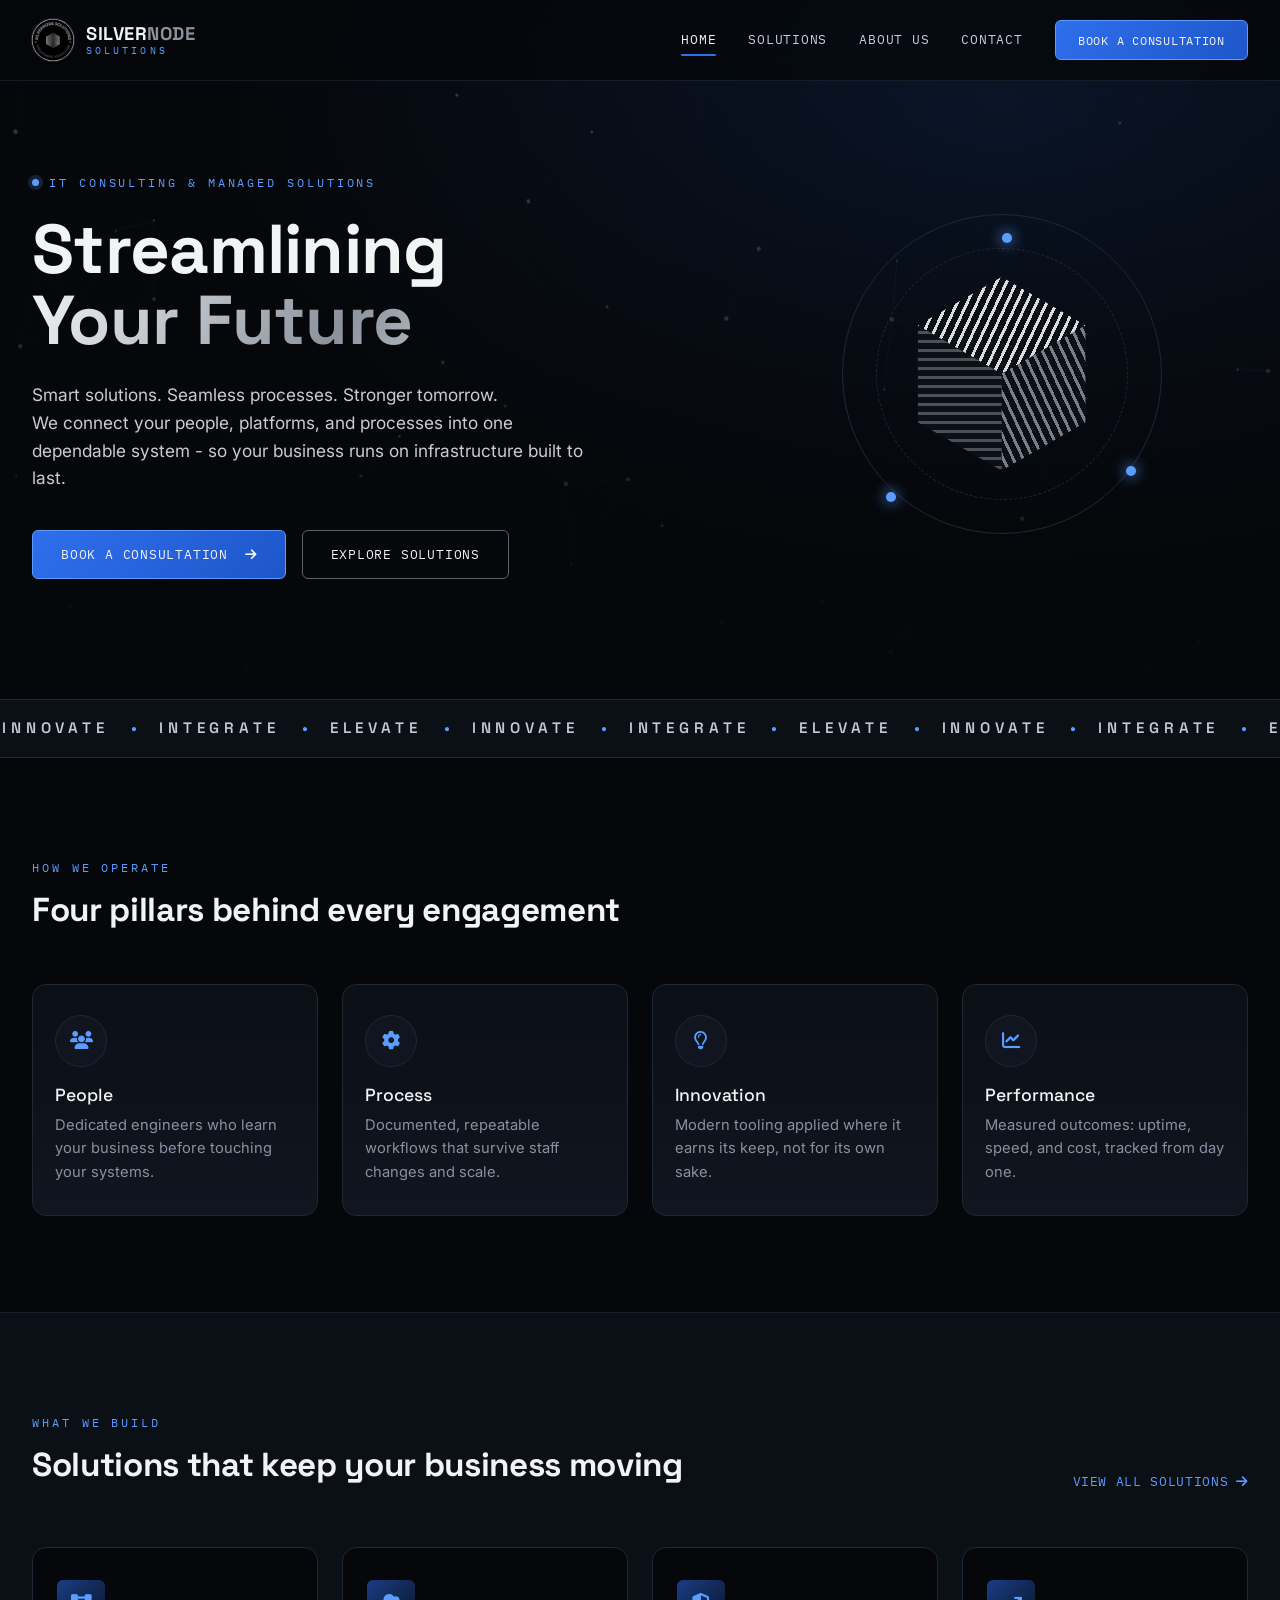
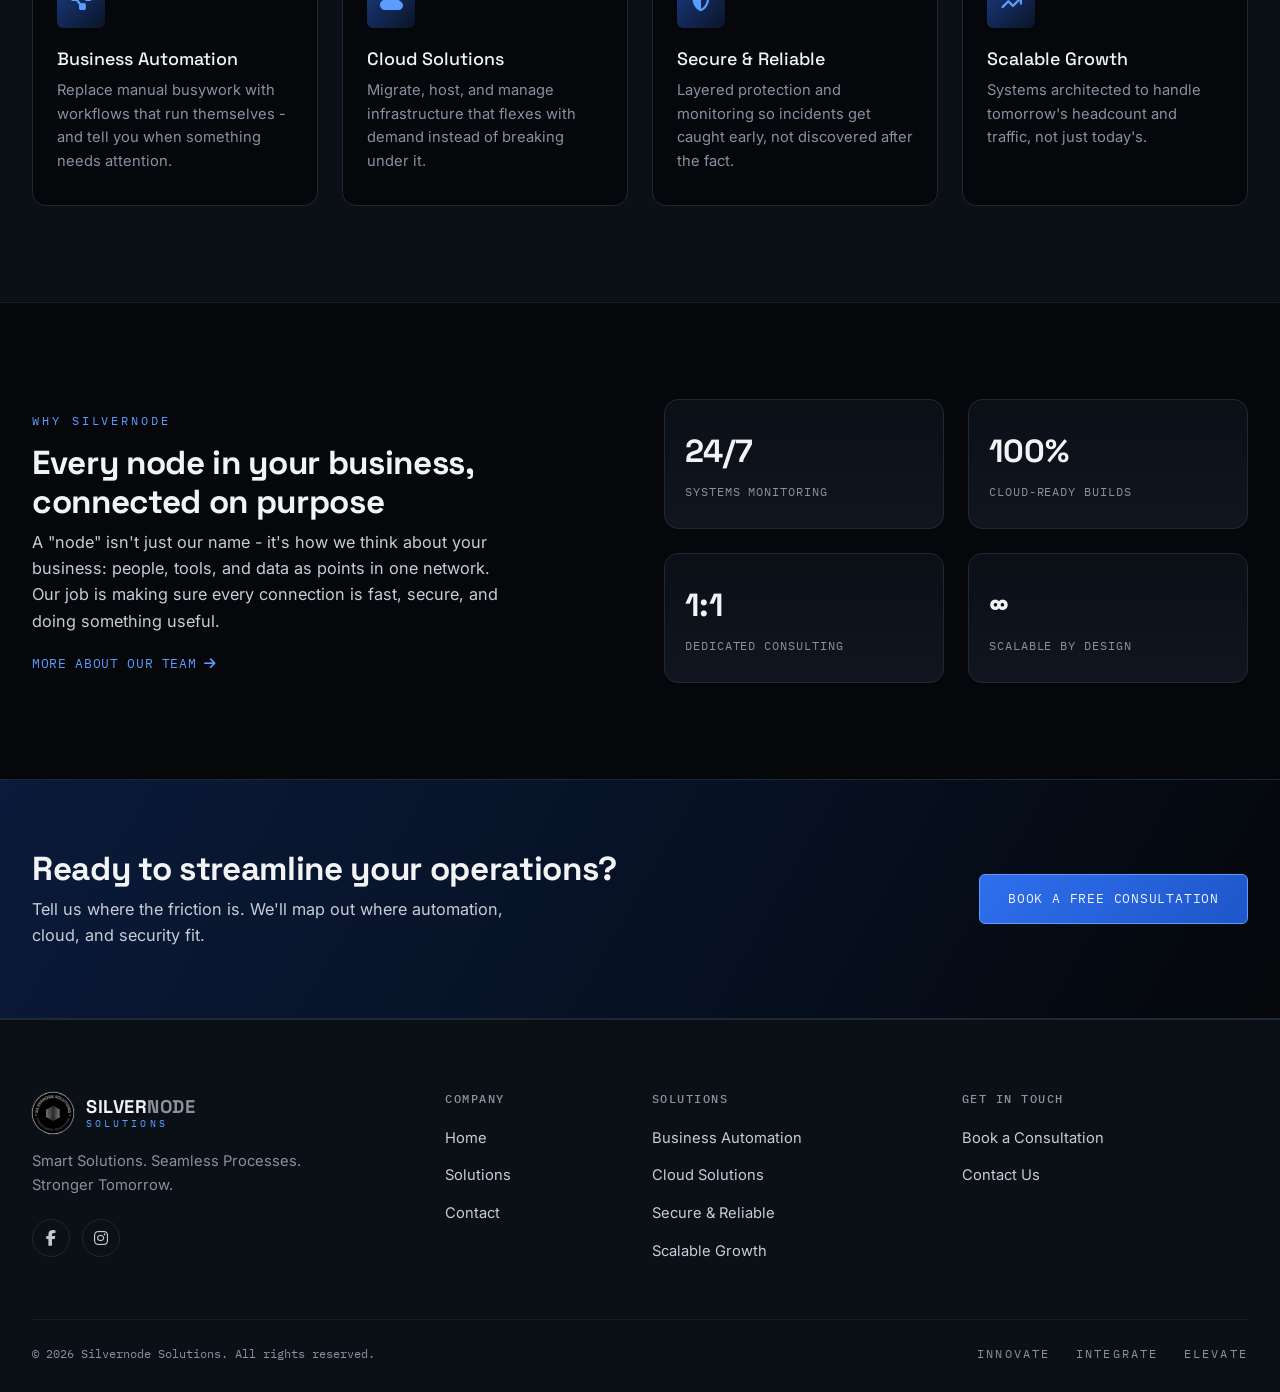
==== index.html @ dfbbbf10 "Fix icon link in index.html" ====
<!DOCTYPE html>
<html lang="en">
<head>
<meta charset="UTF-8" />
<meta name="viewport" content="width=device-width, initial-scale=1.0" />
<title>Silvernode Solutions - Streamlining Your Future</title>
<meta name="description" content="Silvernode Solutions delivers business automation, cloud infrastructure, and secure, scalable systems built for growth." />

<!-- Bootstrap 5 -->
<link href="https://cdnjs.cloudflare.com/ajax/libs/bootstrap/5.3.3/css/bootstrap.min.css" rel="stylesheet">
<!-- Icons -->
<link rel="stylesheet" href="https://cdnjs.cloudflare.com/ajax/libs/font-awesome/6.5.2/css/all.min.css">
<!-- Fonts -->
<link rel="preconnect" href="https://fonts.googleapis.com">
<link href="https://fonts.googleapis.com/css2?family=Space+Grotesk:wght@400;500;600;700&family=Inter:wght@400;500;600&family=IBM+Plex+Mono:wght@400;500&display=swap" rel="stylesheet">

<link rel="stylesheet" href="css/style.css">
<link rel="icon" type="image/jpeg" href="/assets/favicon.png">
</head>
<body>

<!-- ================= NAV ================= -->
<nav class="sn-nav navbar navbar-expand-lg fixed-top">
  <div class="container">
    <a class="navbar-brand sn-brand" href="index.html">
      <img src="assets/logo.jpg" alt="Silvernode Solutions" class="sn-brand-mark">
      <span class="sn-brand-text">
        <span class="sn-brand-silver">SILVER<span class="sn-brand-grey">NODE</span></span>
        <span class="sn-brand-sub">SOLUTIONS</span>
      </span>
    </a>
    <button class="navbar-toggler" type="button" data-bs-toggle="collapse" data-bs-target="#snNavbar" aria-label="Toggle navigation">
      <span class="sn-toggler-icon"><i class="fa-solid fa-bars"></i></span>
    </button>
    <div class="collapse navbar-collapse" id="snNavbar">
      <ul class="navbar-nav ms-auto align-items-lg-center">
        <li class="nav-item"><a class="nav-link active" href="index.html">Home</a></li>
        <li class="nav-item"><a class="nav-link" href="solutions.html">Solutions</a></li>

        <li class="nav-item"><a class="nav-link" href="about.html">About Us</a></li>
        <li class="nav-item"><a class="nav-link" href="contact.html">Contact</a></li>
        <li class="nav-item ms-lg-3">
          <a class="btn sn-btn-primary" href="consultation.html">Book a Consultation</a>
        </li>
      </ul>
    </div>
  </div>
</nav>

<!-- ================= HERO ================= -->
<header class="sn-hero">
  <canvas id="snNodeCanvas" class="sn-node-canvas" aria-hidden="true"></canvas>
  <div class="sn-hero-fade"></div>

  <div class="container position-relative">
    <div class="row align-items-center">
      <div class="col-lg-7">
        <p class="sn-eyebrow"><span class="sn-eyebrow-dot"></span>IT CONSULTING &amp; MANAGED SOLUTIONS</p>
        <h1 class="sn-h1">
          <span class="sn-h1-line1">Streamlining</span>
          <span class="sn-h1-line2">Your Future</span>
        </h1>
        <p class="sn-lede">Smart solutions. Seamless processes. Stronger tomorrow.<br class="d-none d-md-block">
        We connect your people, platforms, and processes into one dependable system - so your business runs on infrastructure built to last.</p>
        <div class="d-flex flex-wrap gap-3 sn-hero-ctas">
          <a href="consultation.html" class="btn sn-btn-primary sn-btn-lg">Book a Consultation <i class="fa-solid fa-arrow-right ms-2"></i></a>
          <a href="solutions.html" class="btn sn-btn-outline sn-btn-lg">Explore Solutions</a>
        </div>
      </div>
      <div class="col-lg-5 d-none d-lg-flex justify-content-center">
        <div class="sn-hero-node" aria-hidden="true">
          <div class="sn-hero-ring sn-hero-ring-1"></div>
          <div class="sn-hero-ring sn-hero-ring-2"></div>
          <div class="sn-hex-mark">
            <span class="sn-hex-slice sn-hex-slice-1"></span>
            <span class="sn-hex-slice sn-hex-slice-2"></span>
            <span class="sn-hex-slice sn-hex-slice-3"></span>
          </div>
          <span class="sn-orbit-node sn-orbit-node-a"></span>
          <span class="sn-orbit-node sn-orbit-node-b"></span>
          <span class="sn-orbit-node sn-orbit-node-c"></span>
        </div>
      </div>
    </div>
  </div>
</header>

<!-- ================= MARQUEE ================= -->
<div class="sn-marquee">
  <div class="sn-marquee-track">
    <div class="sn-marquee-group">
      <span>INNOVATE</span><span class="sn-marquee-dot">•</span>
      <span>INTEGRATE</span><span class="sn-marquee-dot">•</span>
      <span>ELEVATE</span><span class="sn-marquee-dot">•</span>
      <span>INNOVATE</span><span class="sn-marquee-dot">•</span>
      <span>INTEGRATE</span><span class="sn-marquee-dot">•</span>
      <span>ELEVATE</span><span class="sn-marquee-dot">•</span>
      <span>INNOVATE</span><span class="sn-marquee-dot">•</span>
      <span>INTEGRATE</span><span class="sn-marquee-dot">•</span>
      <span>ELEVATE</span><span class="sn-marquee-dot">•</span>
      <span>INNOVATE</span><span class="sn-marquee-dot">•</span>
      <span>INTEGRATE</span><span class="sn-marquee-dot">•</span>
      <span>ELEVATE</span><span class="sn-marquee-dot">•</span>
    </div>
    <div class="sn-marquee-group" aria-hidden="true">
      <span>INNOVATE</span><span class="sn-marquee-dot">•</span>
      <span>INTEGRATE</span><span class="sn-marquee-dot">•</span>
      <span>ELEVATE</span><span class="sn-marquee-dot">•</span>
      <span>INNOVATE</span><span class="sn-marquee-dot">•</span>
      <span>INTEGRATE</span><span class="sn-marquee-dot">•</span>
      <span>ELEVATE</span><span class="sn-marquee-dot">•</span>
      <span>INNOVATE</span><span class="sn-marquee-dot">•</span>
      <span>INTEGRATE</span><span class="sn-marquee-dot">•</span>
      <span>ELEVATE</span><span class="sn-marquee-dot">•</span>
      <span>INNOVATE</span><span class="sn-marquee-dot">•</span>
      <span>INTEGRATE</span><span class="sn-marquee-dot">•</span>
      <span>ELEVATE</span><span class="sn-marquee-dot">•</span>
    </div>
  </div>
</div>

<!-- ================= PILLARS ================= -->
<section class="sn-section sn-pillars">
  <div class="container">
    <div class="sn-section-head">
      <p class="sn-eyebrow sn-eyebrow-static">HOW WE OPERATE</p>
      <h2 class="sn-h2">Four pillars behind every engagement</h2>
    </div>
    <div class="row g-4">
      <div class="col-6 col-lg-3">
        <div class="sn-pillar">
          <div class="sn-pillar-icon"><i class="fa-solid fa-users"></i></div>
          <h3>People</h3>
          <p>Dedicated engineers who learn your business before touching your systems.</p>
        </div>
      </div>
      <div class="col-6 col-lg-3">
        <div class="sn-pillar">
          <div class="sn-pillar-icon"><i class="fa-solid fa-gear"></i></div>
          <h3>Process</h3>
          <p>Documented, repeatable workflows that survive staff changes and scale.</p>
        </div>
      </div>
      <div class="col-6 col-lg-3">
        <div class="sn-pillar">
          <div class="sn-pillar-icon"><i class="fa-regular fa-lightbulb"></i></div>
          <h3>Innovation</h3>
          <p>Modern tooling applied where it earns its keep, not for its own sake.</p>
        </div>
      </div>
      <div class="col-6 col-lg-3">
        <div class="sn-pillar">
          <div class="sn-pillar-icon"><i class="fa-solid fa-chart-line"></i></div>
          <h3>Performance</h3>
          <p>Measured outcomes: uptime, speed, and cost, tracked from day one.</p>
        </div>
      </div>
    </div>
  </div>
</section>

<!-- ================= SOLUTIONS PREVIEW ================= -->
<section class="sn-section sn-solutions">
  <div class="container">
    <div class="sn-section-head sn-section-head-split">
      <div>
        <p class="sn-eyebrow sn-eyebrow-static">WHAT WE BUILD</p>
        <h2 class="sn-h2">Solutions that keep your business moving</h2>
      </div>
      <a href="solutions.html" class="sn-textlink d-none d-md-inline-flex">View all solutions <i class="fa-solid fa-arrow-right ms-2"></i></a>
    </div>

    <div class="row g-4">
      <div class="col-md-6 col-xl-3">
        <div class="sn-card">
          <div class="sn-card-icon"><i class="fa-solid fa-diagram-project"></i></div>
          <h3>Business Automation</h3>
          <p>Replace manual busywork with workflows that run themselves - and tell you when something needs attention.</p>
        </div>
      </div>
      <div class="col-md-6 col-xl-3">
        <div class="sn-card">
          <div class="sn-card-icon"><i class="fa-solid fa-cloud"></i></div>
          <h3>Cloud Solutions</h3>
          <p>Migrate, host, and manage infrastructure that flexes with demand instead of breaking under it.</p>
        </div>
      </div>
      <div class="col-md-6 col-xl-3">
        <div class="sn-card">
          <div class="sn-card-icon"><i class="fa-solid fa-shield-halved"></i></div>
          <h3>Secure &amp; Reliable</h3>
          <p>Layered protection and monitoring so incidents get caught early, not discovered after the fact.</p>
        </div>
      </div>
      <div class="col-md-6 col-xl-3">
        <div class="sn-card">
          <div class="sn-card-icon"><i class="fa-solid fa-arrow-trend-up"></i></div>
          <h3>Scalable Growth</h3>
          <p>Systems architected to handle tomorrow's headcount and traffic, not just today's.</p>
        </div>
      </div>
    </div>
  </div>
</section>

<!-- ================= ABOUT / QUOTE BAND ================= -->
<section class="sn-section sn-about-band">
  <div class="container">
    <div class="row align-items-center g-5">
      <div class="col-lg-6">
        <p class="sn-eyebrow sn-eyebrow-static">WHY SILVERNODE</p>
        <h2 class="sn-h2">Every node in your business, connected on purpose</h2>
        <p class="sn-body-lg">A "node" isn't just our name - it's how we think about your business: people, tools, and data as points in one network. Our job is making sure every connection is fast, secure, and doing something useful.</p>
        <a href="about.html" class="sn-textlink">More about our team <i class="fa-solid fa-arrow-right ms-2"></i></a>
      </div>
      <div class="col-lg-6">
        <div class="row g-4">
          <div class="col-6">
            <div class="sn-stat">
              <span class="sn-stat-num">24/7</span>
              <span class="sn-stat-label">Systems Monitoring</span>
            </div>
          </div>
          <div class="col-6">
            <div class="sn-stat">
              <span class="sn-stat-num">100%</span>
              <span class="sn-stat-label">Cloud-Ready Builds</span>
            </div>
          </div>
          <div class="col-6">
            <div class="sn-stat">
              <span class="sn-stat-num">1:1</span>
              <span class="sn-stat-label">Dedicated Consulting</span>
            </div>
          </div>
          <div class="col-6">
            <div class="sn-stat">
              <span class="sn-stat-num">&infin;</span>
              <span class="sn-stat-label">Scalable by Design</span>
            </div>
          </div>
        </div>
      </div>
    </div>
  </div>
</section>

<!-- ================= CTA BAND ================= -->
<section class="sn-cta-band">
  <div class="container">
    <div class="sn-cta-inner">
      <div>
        <h2 class="sn-h2 mb-2">Ready to streamline your operations?</h2>
        <p class="sn-body-lg mb-0">Tell us where the friction is. We'll map out where automation, cloud, and security fit.</p>
      </div>
      <a href="consultation.html" class="btn sn-btn-primary sn-btn-lg flex-shrink-0">Book a Free Consultation</a>
    </div>
  </div>
</section>

<!-- ================= FOOTER ================= -->
<footer class="sn-footer">
  <div class="container">
    <div class="row g-4">
      <div class="col-lg-4">
        <a class="sn-brand sn-footer-brand" href="index.html">
          <img src="assets/logo.jpg" alt="Silvernode Solutions" class="sn-brand-mark">
          <span class="sn-brand-text">
            <span class="sn-brand-silver">SILVER<span class="sn-brand-grey">NODE</span></span>
            <span class="sn-brand-sub">SOLUTIONS</span>
          </span>
        </a>
        <p class="sn-footer-tag">Smart Solutions. Seamless Processes. Stronger Tomorrow.</p>
        <div class="sn-social">
          <a href="https://www.facebook.com/groups/1242456967218018/user/61590577081690/" target="_blank" rel="noopener" aria-label="Silvernode Solutions on Facebook"><i class="fa-brands fa-facebook-f"></i></a>
          <a href="https://www.instagram.com/silvernodesolutions/" target="_blank" rel="noopener" aria-label="Silvernode Solutions on Instagram"><i class="fa-brands fa-instagram"></i></a>
        </div>
      </div>
      <div class="col-6 col-lg-2">
        <h4 class="sn-footer-head">Company</h4>
        <ul class="sn-footer-links">
          <li><a href="index.html">Home</a></li>
          <li><a href="solutions.html">Solutions</a></li>
          <li><a href="contact.html">Contact</a></li>
        </ul>
      </div>
      <div class="col-6 col-lg-3">
        <h4 class="sn-footer-head">Solutions</h4>
        <ul class="sn-footer-links">
          <li><a href="solutions.html">Business Automation</a></li>
          <li><a href="solutions.html">Cloud Solutions</a></li>
          <li><a href="solutions.html">Secure &amp; Reliable</a></li>
          <li><a href="solutions.html">Scalable Growth</a></li>
        </ul>
      </div>
      <div class="col-lg-3">
        <h4 class="sn-footer-head">Get in touch</h4>
        <ul class="sn-footer-links">
          <li><a href="consultation.html">Book a Consultation</a></li>
          <li><a href="contact.html">Contact Us</a></li>
        </ul>
      </div>
    </div>
    <div class="sn-footer-bottom">
      <span>&copy; <span id="snYear"></span> Silvernode Solutions. All rights reserved.</span>
      <span class="sn-footer-motto">INNOVATE <i class="sn-dot"></i> INTEGRATE <i class="sn-dot"></i> ELEVATE</span>
    </div>
  </div>
</footer>

<script src="https://cdnjs.cloudflare.com/ajax/libs/bootstrap/5.3.3/js/bootstrap.bundle.min.js"></script>
<script src="js/script.js"></script>
</body>
</html>
---- css/style.css ----
/* =========================================================
   SILVERNODE SOLUTIONS — Design tokens
   Palette: void black / onyx panels / metallic silver / signal blue
   Type: Space Grotesk (display) · Inter (body) · IBM Plex Mono (labels)
   Signature: the hex "node" mark + connective node network
   ========================================================= */
:root{
  --void:        #05070a;
  --onyx:        #0b0f16;
  --onyx-2:      #10151f;
  --steel-line:  #202834;
  --steel-line-soft: #171d27;

  --silver-1:    #f1f3f5;
  --silver-2:    #c3c9d1;
  --silver-3:    #8b929c;
  --silver-4:    #5b6169;

  --blue:        #2f6fed;
  --blue-bright: #5b9dff;
  --blue-dim:    #1a3d85;

  --ink:         #c7cdd6;
  --ink-dim:     #8891a0;

  --radius-sm: 6px;
  --radius-md: 14px;
  --radius-lg: 22px;

  --font-display: 'Space Grotesk', 'Segoe UI', sans-serif;
  --font-body: 'Inter', 'Segoe UI', sans-serif;
  --font-mono: 'IBM Plex Mono', monospace;
}

*{ box-sizing: border-box; }

html{ scroll-behavior: smooth; }

body{
  background: var(--void);
  color: var(--ink);
  font-family: var(--font-body);
  font-size: 16px;
  line-height: 1.6;
  -webkit-font-smoothing: antialiased;
}

a{ text-decoration: none; color: inherit; }
::selection{ background: var(--blue-dim); color: var(--silver-1); }

:focus-visible{
  outline: 2px solid var(--blue-bright);
  outline-offset: 3px;
  border-radius: 4px;
}

@media (prefers-reduced-motion: reduce){
  *, *::before, *::after{
    animation-duration: 0.001ms !important;
    animation-iteration-count: 1 !important;
    transition-duration: 0.001ms !important;
    scroll-behavior: auto !important;
  }
}

.container{ max-width: 1240px; }

/* =========================================================
   NAV
   ========================================================= */
.sn-nav{
  background: rgba(5,7,10,0.72);
  backdrop-filter: blur(14px);
  -webkit-backdrop-filter: blur(14px);
  border-bottom: 1px solid var(--steel-line-soft);
  padding: 14px 0;
  transition: background .3s ease;
}

.sn-brand{
  display: flex;
  align-items: center;
  gap: 12px;
}
.sn-brand-mark{
  width: 42px;
  height: 42px;
  border-radius: 50%;
  object-fit: cover;
  box-shadow: 0 0 0 1px var(--steel-line);
}
.sn-brand-text{ display: flex; flex-direction: column; line-height: 1.05; }
.sn-brand-silver{
  font-family: var(--font-display);
  font-weight: 700;
  font-size: 1.15rem;
  letter-spacing: 0.03em;
  color: var(--silver-1);
}
.sn-brand-grey{ color: var(--silver-3); }
.sn-brand-sub{
  font-family: var(--font-mono);
  font-size: 0.6rem;
  letter-spacing: 0.32em;
  color: var(--blue-bright);
  margin-top: 3px;
}

.navbar-nav .nav-link{
  font-family: var(--font-mono);
  font-size: 0.8rem;
  letter-spacing: 0.06em;
  text-transform: uppercase;
  color: var(--ink);
  padding: 10px 16px !important;
  position: relative;
  transition: color .2s ease;
}
.navbar-nav .nav-link:hover,
.navbar-nav .nav-link.active{ color: var(--silver-1); }
.navbar-nav .nav-link.active::after{
  content: "";
  position: absolute;
  left: 16px; right: 16px; bottom: 4px;
  height: 2px;
  background: var(--blue);
  border-radius: 2px;
}

.navbar-toggler{
  border: 1px solid var(--steel-line);
  background: var(--onyx);
  color: var(--silver-1);
  padding: 6px 10px;
}
.navbar-toggler:focus{ box-shadow: 0 0 0 2px var(--blue-dim); }

/* Buttons */
.sn-btn-primary{
  background: linear-gradient(135deg, var(--blue), #1e56c9);
  color: var(--silver-1) !important;
  border: 1px solid var(--blue-bright);
  font-family: var(--font-mono);
  font-size: 0.78rem;
  letter-spacing: 0.06em;
  text-transform: uppercase;
  padding: 10px 22px;
  border-radius: var(--radius-sm);
  transition: transform .18s ease, box-shadow .18s ease, background .18s ease;
  box-shadow: 0 0 0 0 rgba(47,111,237,0);
}
.sn-btn-primary:hover{
  background: linear-gradient(135deg, var(--blue-bright), var(--blue));
  transform: translateY(-2px);
  box-shadow: 0 10px 24px -8px rgba(47,111,237,0.55);
  color: var(--silver-1) !important;
}
.sn-btn-outline{
  background: transparent;
  color: var(--silver-1) !important;
  border: 1px solid var(--silver-4);
  font-family: var(--font-mono);
  font-size: 0.78rem;
  letter-spacing: 0.06em;
  text-transform: uppercase;
  padding: 10px 22px;
  border-radius: var(--radius-sm);
  transition: border-color .18s ease, color .18s ease, background .18s ease;
}
.sn-btn-outline:hover{
  border-color: var(--silver-1);
  background: rgba(255,255,255,0.04);
  color: var(--silver-1) !important;
}
.sn-btn-lg{ padding: 14px 28px; font-size: 0.82rem; }

/* =========================================================
   HERO
   ========================================================= */
.sn-hero{
  position: relative;
  padding: 168px 0 120px;
  overflow: hidden;
  background:
    radial-gradient(ellipse at 78% 15%, rgba(47,111,237,0.16), transparent 55%),
    var(--void);
}
.sn-node-canvas{
  position: absolute;
  inset: 0;
  width: 100%;
  height: 100%;
  opacity: 0.55;
}
.sn-hero-fade{
  position: absolute;
  inset: 0;
  background: linear-gradient(180deg, rgba(5,7,10,0.1) 0%, rgba(5,7,10,0.55) 70%, var(--void) 100%);
  pointer-events: none;
}

.sn-eyebrow{
  font-family: var(--font-mono);
  font-size: 0.76rem;
  letter-spacing: 0.24em;
  color: var(--blue-bright);
  text-transform: uppercase;
  display: inline-flex;
  align-items: center;
  gap: 10px;
  margin-bottom: 22px;
}
.sn-eyebrow-dot{
  width: 7px; height: 7px;
  border-radius: 50%;
  background: var(--blue-bright);
  box-shadow: 0 0 0 4px rgba(91,157,255,0.18);
}
.sn-eyebrow-static{ margin-bottom: 14px; }

.sn-h1{
  font-family: var(--font-display);
  font-weight: 700;
  font-size: clamp(2.6rem, 5.4vw, 4.6rem);
  line-height: 1.02;
  letter-spacing: -0.01em;
  margin-bottom: 26px;
}
.sn-h1-line1{
  display: block;
  color: var(--silver-1);
}
.sn-h1-line2{
  display: block;
  background: linear-gradient(120deg, var(--silver-1) 0%, var(--silver-3) 45%, var(--silver-2) 65%, var(--silver-4) 100%);
  -webkit-background-clip: text;
  background-clip: text;
  -webkit-text-fill-color: transparent;
}

.sn-lede{
  font-size: 1.08rem;
  color: var(--ink);
  max-width: 560px;
  margin-bottom: 38px;
}

.sn-hero-ctas .btn{ min-width: 190px; text-align: center; }

/* Hero signature node mark */
.sn-hero-node{
  position: relative;
  width: 320px;
  height: 320px;
  display: flex;
  align-items: center;
  justify-content: center;
}
.sn-hero-ring{
  position: absolute;
  border-radius: 50%;
  border: 1px solid var(--steel-line);
}
.sn-hero-ring-1{ inset: 0; animation: sn-spin 34s linear infinite; }
.sn-hero-ring-2{ inset: 34px; border-style: dashed; border-color: var(--steel-line); animation: sn-spin-rev 46s linear infinite; }

.sn-hex-mark{
  position: relative;
  width: 168px;
  height: 194px;
  clip-path: polygon(50% 0%, 100% 25%, 100% 75%, 50% 100%, 0% 75%, 0% 25%);
  background: var(--onyx);
  box-shadow: 0 0 60px -12px rgba(47,111,237,0.35);
  overflow: hidden;
}
.sn-hex-slice{
  position: absolute;
  inset: 0;
}
.sn-hex-slice-1{
  background: repeating-linear-gradient(115deg, var(--silver-1) 0 3px, transparent 3px 9px);
  clip-path: polygon(50% 0%, 100% 25%, 50% 50%, 0% 25%);
  opacity: 0.9;
}
.sn-hex-slice-2{
  background: repeating-linear-gradient(65deg, var(--silver-3) 0 3px, transparent 3px 9px);
  clip-path: polygon(100% 25%, 100% 75%, 50% 100%, 50% 50%);
  opacity: 0.85;
}
.sn-hex-slice-3{
  background: repeating-linear-gradient(180deg, var(--silver-4) 0 3px, transparent 3px 9px);
  clip-path: polygon(0% 25%, 50% 50%, 50% 100%, 0% 75%);
  opacity: 0.8;
}

.sn-orbit-node{
  position: absolute;
  width: 10px; height: 10px;
  border-radius: 50%;
  background: var(--blue-bright);
  box-shadow: 0 0 14px 2px rgba(91,157,255,0.6);
}
.sn-orbit-node-a{ top: 6%; left: 50%; animation: sn-float 5s ease-in-out infinite; }
.sn-orbit-node-b{ bottom: 10%; left: 14%; animation: sn-float 6.5s ease-in-out infinite 0.6s; }
.sn-orbit-node-c{ bottom: 18%; right: 8%; animation: sn-float 5.6s ease-in-out infinite 1.2s; }

@keyframes sn-spin{ to{ transform: rotate(360deg); } }
@keyframes sn-spin-rev{ to{ transform: rotate(-360deg); } }
@keyframes sn-float{
  0%, 100%{ transform: translateY(0); }
  50%{ transform: translateY(-10px); }
}

/* =========================================================
   MARQUEE
   ========================================================= */
.sn-marquee{
  background: var(--onyx);
  border-top: 1px solid var(--steel-line);
  border-bottom: 1px solid var(--steel-line);
  overflow: hidden;
  padding: 16px 0;
  white-space: nowrap;
}
.sn-marquee-track{
  display: flex;
  width: max-content;
  animation: sn-marquee 40s linear infinite;
  font-family: var(--font-display);
  font-weight: 600;
  font-size: 0.95rem;
  letter-spacing: 0.32em;
  color: var(--silver-2);
}
.sn-marquee-group{
  display: flex;
  align-items: center;
  gap: 18px;
  flex-shrink: 0;
  padding-right: 18px;
}
.sn-marquee-track span{ padding: 0 2px; }
.sn-marquee-dot{ color: var(--blue-bright); letter-spacing: 0; }
@keyframes sn-marquee{
  from{ transform: translateX(0); }
  to{ transform: translateX(-50%); }
}
@media (min-width: 1600px){
  .sn-marquee-track{ animation-duration: 55s; }
}

/* =========================================================
   SECTIONS — shared
   ========================================================= */
.sn-section{ padding: 96px 0; }
.sn-section-head{ max-width: 640px; margin-bottom: 54px; }
.sn-section-head-split{
  display: flex;
  align-items: flex-end;
  justify-content: space-between;
  max-width: none;
  gap: 24px;
}
.sn-h2{
  font-family: var(--font-display);
  font-weight: 700;
  font-size: clamp(1.7rem, 2.6vw, 2.35rem);
  color: var(--silver-1);
  line-height: 1.16;
  letter-spacing: -0.01em;
}
.sn-body-lg{ font-size: 1.02rem; color: var(--ink); max-width: 480px; }

.sn-textlink{
  font-family: var(--font-mono);
  font-size: 0.82rem;
  letter-spacing: 0.05em;
  text-transform: uppercase;
  color: var(--blue-bright);
  display: inline-flex;
  align-items: center;
  border-bottom: 1px solid transparent;
  transition: border-color .2s ease, color .2s ease;
}
.sn-textlink:hover{ color: var(--silver-1); border-color: var(--silver-1); }

/* Pillars */
.sn-pillars{ background: var(--void); }
.sn-pillar{
  height: 100%;
  padding: 30px 22px;
  border: 1px solid var(--steel-line);
  border-radius: var(--radius-md);
  background: linear-gradient(180deg, var(--onyx) 0%, var(--onyx-2) 100%);
  transition: border-color .2s ease, transform .2s ease;
}
.sn-pillar:hover{ border-color: var(--silver-4); transform: translateY(-4px); }
.sn-pillar-icon{
  width: 52px; height: 52px;
  border-radius: 50%;
  display: flex; align-items: center; justify-content: center;
  background: var(--onyx-2);
  border: 1px solid var(--steel-line);
  color: var(--blue-bright);
  font-size: 1.15rem;
  margin-bottom: 18px;
}
.sn-pillar h3{
  font-family: var(--font-display);
  font-size: 1.1rem;
  color: var(--silver-1);
  margin-bottom: 8px;
}
.sn-pillar p{ font-size: 0.92rem; color: var(--ink-dim); margin: 0; }

/* Solutions cards */
.sn-solutions{ background: var(--onyx); border-top: 1px solid var(--steel-line-soft); border-bottom: 1px solid var(--steel-line-soft); }
.sn-card{
  height: 100%;
  padding: 32px 24px;
  border-radius: var(--radius-md);
  background: var(--void);
  border: 1px solid var(--steel-line);
  transition: border-color .2s ease, transform .2s ease, box-shadow .2s ease;
}
.sn-card:hover{
  border-color: var(--blue-dim);
  transform: translateY(-6px);
  box-shadow: 0 20px 40px -24px rgba(47,111,237,0.5);
}
.sn-card-icon{
  width: 48px; height: 48px;
  border-radius: var(--radius-sm);
  display: flex; align-items: center; justify-content: center;
  background: linear-gradient(135deg, var(--blue-dim), rgba(47,111,237,0.12));
  color: var(--blue-bright);
  font-size: 1.15rem;
  margin-bottom: 20px;
}
.sn-card h3{
  font-family: var(--font-display);
  font-size: 1.12rem;
  color: var(--silver-1);
  margin-bottom: 10px;
}
.sn-card p{ font-size: 0.92rem; color: var(--ink-dim); margin: 0; }

/* About band */
.sn-about-band{ background: var(--void); }
.sn-stat{
  padding: 26px 20px;
  border-radius: var(--radius-md);
  border: 1px solid var(--steel-line);
  background: linear-gradient(180deg, var(--onyx), var(--onyx-2));
  display: flex; flex-direction: column; gap: 6px;
}
.sn-stat-num{
  font-family: var(--font-display);
  font-weight: 700;
  font-size: 2rem;
  color: var(--silver-1);
}
.sn-stat-label{
  font-family: var(--font-mono);
  font-size: 0.72rem;
  letter-spacing: 0.08em;
  text-transform: uppercase;
  color: var(--ink-dim);
}

/* CTA band */
.sn-cta-band{
  padding: 70px 0;
  background: linear-gradient(120deg, #0a1a3a, #061020 60%, var(--void));
  border-top: 1px solid var(--steel-line);
  border-bottom: 1px solid var(--steel-line);
}
.sn-cta-inner{
  display: flex;
  align-items: center;
  justify-content: space-between;
  gap: 32px;
  flex-wrap: wrap;
}

/* =========================================================
   FOOTER
   ========================================================= */
.sn-footer{
  background: var(--onyx);
  border-top: 1px solid var(--steel-line);
  padding: 72px 0 28px;
}
.sn-footer-brand{ margin-bottom: 16px; }
.sn-footer-tag{ color: var(--ink-dim); font-size: 0.92rem; max-width: 280px; margin-bottom: 22px; }
.sn-social{ display: flex; gap: 12px; }
.sn-social a{
  width: 38px; height: 38px;
  border-radius: 50%;
  border: 1px solid var(--steel-line);
  display: flex; align-items: center; justify-content: center;
  color: var(--silver-2);
  transition: border-color .2s ease, color .2s ease, background .2s ease;
}
.sn-social a:hover{ border-color: var(--blue-bright); color: var(--blue-bright); background: rgba(47,111,237,0.08); }

.sn-footer-head{
  font-family: var(--font-mono);
  font-size: 0.76rem;
  letter-spacing: 0.12em;
  text-transform: uppercase;
  color: var(--silver-3);
  margin-bottom: 18px;
}
.sn-footer-links{ list-style: none; padding: 0; margin: 0; display: flex; flex-direction: column; gap: 12px; }
.sn-footer-links a{ font-size: 0.92rem; color: var(--ink); transition: color .18s ease; }
.sn-footer-links a:hover{ color: var(--blue-bright); }

.sn-footer-bottom{
  margin-top: 56px;
  padding-top: 24px;
  border-top: 1px solid var(--steel-line-soft);
  display: flex;
  flex-wrap: wrap;
  gap: 12px;
  align-items: center;
  justify-content: space-between;
  font-family: var(--font-mono);
  font-size: 0.76rem;
  color: var(--ink-dim);
}
.sn-footer-motto{ letter-spacing: 0.18em; color: var(--silver-3); }
.sn-dot{ color: var(--blue-bright); font-style: normal; margin: 0 8px; }

/* =========================================================
   RESPONSIVE
   ========================================================= */
@media (max-width: 991.98px){
  .sn-hero{ padding: 140px 0 80px; }
  .sn-section{ padding: 72px 0; }
  .sn-section-head-split{ flex-direction: column; align-items: flex-start; }
  .navbar-collapse{
    background: var(--onyx);
    margin-top: 14px;
    padding: 18px;
    border-radius: var(--radius-md);
    border: 1px solid var(--steel-line);
  }
  .navbar-nav .nav-link.active::after{ display: none; }
  .sn-hero-ctas .btn{ width: 100%; }
}

@media (max-width: 575.98px){
  .sn-h1{ font-size: 2.5rem; }
  .sn-cta-inner{ text-align: left; }
  .sn-cta-inner .btn{ width: 100%; }
  .sn-footer-bottom{ flex-direction: column; align-items: flex-start; }
}

/* =========================================================
   INNER PAGE HERO (Solutions, Consultation, About, Contact)
   ========================================================= */
.sn-hero-inner{
  padding: 150px 0 64px;
}
.sn-h1-inner{ font-size: clamp(2.2rem, 4.2vw, 3.4rem); }

/* =========================================================
   SOLUTIONS — TAB NAV
   ========================================================= */
.sn-solutions-tabs{ padding-top: 24px; }

.sn-tab-nav{
  display: flex;
  flex-wrap: wrap;
  gap: 10px;
  border: none;
  margin-bottom: 44px;
  padding-bottom: 8px;
  border-bottom: 1px solid var(--steel-line);
}
.sn-tab-btn{
  display: inline-flex;
  align-items: center;
  gap: 9px;
  background: var(--onyx);
  border: 1px solid var(--steel-line);
  color: var(--ink);
  font-family: var(--font-mono);
  font-size: 0.78rem;
  letter-spacing: 0.04em;
  text-transform: uppercase;
  padding: 11px 18px;
  border-radius: 999px;
  transition: border-color .18s ease, color .18s ease, background .18s ease;
}
.sn-tab-btn i{ color: var(--silver-4); transition: color .18s ease; font-size: 0.9rem; }
.sn-tab-btn:hover{ border-color: var(--silver-4); color: var(--silver-1); }
.sn-tab-btn.active{
  background: linear-gradient(135deg, var(--blue), #1e56c9);
  border-color: var(--blue-bright);
  color: var(--silver-1);
  box-shadow: 0 10px 24px -12px rgba(47,111,237,0.55);
}
.sn-tab-btn.active i{ color: var(--silver-1); }

.sn-tab-content{ min-height: 260px; }

.sn-panel-head{
  display: flex;
  align-items: center;
  gap: 20px;
  margin-bottom: 34px;
  padding-bottom: 28px;
  border-bottom: 1px solid var(--steel-line-soft);
}
.sn-panel-icon{
  width: 60px; height: 60px;
  flex-shrink: 0;
  border-radius: var(--radius-md);
  display: flex; align-items: center; justify-content: center;
  background: linear-gradient(135deg, var(--blue-dim), rgba(47,111,237,0.1));
  color: var(--blue-bright);
  font-size: 1.4rem;
  border: 1px solid var(--steel-line);
}

.sn-item{
  display: flex;
  align-items: center;
  gap: 12px;
  height: 100%;
  padding: 16px 18px;
  border-radius: var(--radius-sm);
  border: 1px solid var(--steel-line);
  background: linear-gradient(180deg, var(--onyx), var(--onyx-2));
  color: var(--ink);
  font-size: 0.95rem;
  transition: border-color .18s ease, transform .18s ease, background .18s ease;
}
.sn-item i{
  color: var(--blue-bright);
  font-size: 0.82rem;
  flex-shrink: 0;
}
.sn-item:hover{
  border-color: var(--blue-dim);
  transform: translateY(-3px);
  background: linear-gradient(180deg, var(--onyx-2), var(--onyx));
}

@media (max-width: 767.98px){
  .sn-tab-nav{
    display: grid;
    grid-template-columns: 1fr 1fr;
    gap: 10px;
  }
  .sn-tab-btn{
    justify-content: center;
    text-align: center;
    white-space: normal;
    line-height: 1.3;
  }
  .sn-panel-head{ align-items: flex-start; }
}

@media (max-width: 420px){
  .sn-tab-nav{ grid-template-columns: 1fr; }
}

/* =========================================================
   CONTACT PAGE
   ========================================================= */
.sn-contact{ padding-top: 40px; }

.sn-form-card{
  padding: 40px 36px;
  border-radius: var(--radius-lg);
  border: 1px solid var(--steel-line);
  background: linear-gradient(180deg, var(--onyx) 0%, var(--onyx-2) 100%);
}
.sn-form-intro{ color: var(--ink-dim); margin-bottom: 30px; }

.sn-label{
  display: block;
  font-family: var(--font-mono);
  font-size: 0.72rem;
  letter-spacing: 0.1em;
  text-transform: uppercase;
  color: var(--silver-3);
  margin-bottom: 8px;
}

.form-control.sn-input,
.form-select.sn-input{
  background-color: var(--void);
  border: 1px solid var(--steel-line);
  color: var(--silver-1);
  font-family: var(--font-body);
  font-size: 0.95rem;
  padding: 13px 15px;
  border-radius: var(--radius-sm);
  color-scheme: dark;
  transition: border-color .18s ease, box-shadow .18s ease;
}
.form-control.sn-input::placeholder{ color: var(--silver-4); }
.form-control.sn-input:focus,
.form-select.sn-input:focus{
  background-color: var(--void);
  color: var(--silver-1);
  border-color: var(--blue-bright);
  box-shadow: 0 0 0 3px rgba(47,111,237,0.22);
}
.form-select.sn-input{
  --bs-form-select-bg-img: url("data:image/svg+xml,%3csvg xmlns='http://www.w3.org/2000/svg' viewBox='0 0 16 16'%3e%3cpath fill='none' stroke='%238b929c' stroke-linecap='round' stroke-linejoin='round' stroke-width='2' d='m2 5 6 6 6-6'/%3e%3c/svg%3e");
}
textarea.sn-input{ resize: vertical; min-height: 140px; }

.was-validated .form-control.sn-input:invalid,
.was-validated .form-select.sn-input:invalid{
  border-color: #d9534f;
  background-image: none;
}

/* Spam honeypot — hidden from people, visible to bots */
.sn-honeypot{
  position: absolute !important;
  left: -9999px;
  width: 1px; height: 1px;
  opacity: 0;
  pointer-events: none;
}

.sn-submit{ min-width: 200px; }
.sn-submit:disabled{ opacity: 0.65; cursor: not-allowed; transform: none; box-shadow: none; }

.sn-form-status{
  font-size: 0.92rem;
  border-radius: var(--radius-sm);
}
.sn-form-status.is-success,
.sn-form-status.is-error{
  padding: 14px 16px;
  border: 1px solid;
}
.sn-form-status.is-success{
  color: #9fe3b4;
  background: rgba(46,160,90,0.1);
  border-color: rgba(46,160,90,0.4);
}
.sn-form-status.is-error{
  color: #f1a6a3;
  background: rgba(217,83,79,0.1);
  border-color: rgba(217,83,79,0.4);
}

/* Side cards */
.sn-side-stack{ display: flex; flex-direction: column; gap: 16px; }
.sn-side-card{
  display: flex;
  gap: 18px;
  align-items: flex-start;
  padding: 26px 24px;
  border-radius: var(--radius-md);
  border: 1px solid var(--steel-line);
  background: linear-gradient(180deg, var(--onyx), var(--onyx-2));
  transition: border-color .2s ease, transform .2s ease;
}
.sn-side-card:hover{ border-color: var(--silver-4); transform: translateY(-3px); }
.sn-side-card-accent{
  border-color: var(--blue-dim);
  background: linear-gradient(135deg, rgba(47,111,237,0.16), var(--onyx) 70%);
}
.sn-side-card-accent:hover{ border-color: var(--blue-bright); }
.sn-side-icon{
  width: 46px; height: 46px;
  flex-shrink: 0;
  border-radius: var(--radius-sm);
  display: flex; align-items: center; justify-content: center;
  background: var(--void);
  border: 1px solid var(--steel-line);
  color: var(--blue-bright);
  font-size: 1.1rem;
}
.sn-side-card h3{
  font-family: var(--font-display);
  font-size: 1.05rem;
  color: var(--silver-1);
  margin-bottom: 6px;
}
.sn-side-card p{ font-size: 0.9rem; color: var(--ink-dim); margin-bottom: 10px; }
.sn-side-handle{
  font-family: var(--font-mono);
  font-size: 0.8rem;
  letter-spacing: 0.04em;
  color: var(--silver-2);
}

@media (max-width: 575.98px){
  .sn-form-card{ padding: 28px 20px; }
  .sn-submit{ width: 100%; }
}

/* =========================================================
   ABOUT PAGE
   ========================================================= */
.sn-who{ padding-top: 48px; }

.sn-prose{
  font-size: 1.02rem;
  line-height: 1.75;
  color: var(--ink);
  margin-bottom: 22px;
}
.sn-prose-lead{
  font-family: var(--font-display);
  font-weight: 600;
  font-size: 1.1rem;
  color: var(--silver-1);
  margin: 30px 0 16px;
}

/* Stat panel */
.sn-about-stats{
  display: grid;
  grid-template-columns: 1fr 1fr;
  gap: 14px;
  position: sticky;
  top: 110px;
}
.sn-about-stat{
  padding: 24px 20px;
  border-radius: var(--radius-md);
  border: 1px solid var(--steel-line);
  background: linear-gradient(180deg, var(--onyx), var(--onyx-2));
  display: flex;
  flex-direction: column;
  gap: 8px;
}
.sn-about-stat .sn-stat-num{ font-size: 1.7rem; line-height: 1.1; }
.sn-about-stat:nth-child(3) .sn-stat-num{ font-size: 1.15rem; }
.sn-about-stat-accent{
  border-color: var(--blue-dim);
  background: linear-gradient(135deg, rgba(47,111,237,0.2), var(--onyx) 75%);
}
.sn-about-stat-accent .sn-stat-num{ color: var(--blue-bright); }

/* Industries */
.sn-industries{
  margin-top: 64px;
  padding-top: 40px;
  border-top: 1px solid var(--steel-line-soft);
}
.sn-industries-label{
  font-family: var(--font-mono);
  font-size: 0.76rem;
  letter-spacing: 0.18em;
  text-transform: uppercase;
  color: var(--silver-3);
  margin-bottom: 18px;
}
.sn-chip-row{ display: flex; flex-wrap: wrap; gap: 10px; }
.sn-chip{
  padding: 9px 18px;
  border-radius: 999px;
  border: 1px solid var(--steel-line);
  background: var(--onyx);
  color: var(--silver-2);
  font-size: 0.9rem;
  transition: border-color .18s ease, color .18s ease;
}
.sn-chip:hover{ border-color: var(--blue-dim); color: var(--silver-1); }
.sn-chip-more{ border-style: dashed; color: var(--ink-dim); }

/* Founder */
.sn-founder{
  background: var(--onyx);
  border-top: 1px solid var(--steel-line-soft);
  border-bottom: 1px solid var(--steel-line-soft);
}
.sn-founder-card{
  padding: 40px 28px;
  text-align: center;
  border-radius: var(--radius-lg);
  border: 1px solid var(--steel-line);
  background: var(--void);
  position: sticky;
  top: 110px;
}
.sn-founder-avatar{
  width: 140px;
  height: 160px;
  margin: 0 auto 26px;
  clip-path: polygon(50% 0%, 100% 25%, 100% 75%, 50% 100%, 0% 75%, 0% 25%);
  background:
    repeating-linear-gradient(115deg, rgba(241,243,245,0.14) 0 3px, transparent 3px 10px),
    linear-gradient(160deg, var(--blue-dim), var(--onyx-2));
  display: flex;
  align-items: center;
  justify-content: center;
}
.sn-founder-avatar span{
  font-family: var(--font-display);
  font-weight: 700;
  font-size: 2.4rem;
  letter-spacing: 0.04em;
  color: var(--silver-1);
}
.sn-founder-name{
  font-family: var(--font-display);
  font-size: 1.5rem;
  color: var(--silver-1);
  margin-bottom: 6px;
}
.sn-founder-role{
  font-family: var(--font-mono);
  font-size: 0.78rem;
  letter-spacing: 0.06em;
  text-transform: uppercase;
  color: var(--blue-bright);
  margin-bottom: 22px;
}
.sn-founder-links{ display: flex; justify-content: center; gap: 12px; }
.sn-founder-links a{
  width: 38px; height: 38px;
  border-radius: 50%;
  border: 1px solid var(--steel-line);
  display: flex; align-items: center; justify-content: center;
  color: var(--silver-2);
  transition: border-color .2s ease, color .2s ease, background .2s ease;
}
.sn-founder-links a:hover{ border-color: var(--blue-bright); color: var(--blue-bright); background: rgba(47,111,237,0.08); }

.sn-founder-quote{
  font-family: var(--font-display);
  font-weight: 600;
  font-size: clamp(1.3rem, 2.2vw, 1.75rem);
  line-height: 1.3;
  color: var(--silver-1);
  padding-left: 22px;
  border-left: 3px solid var(--blue);
  margin: 0 0 36px;
}

/* Process: Understand → Design → Automate → Improve */
.sn-process{
  list-style: none;
  padding: 0;
  margin: 0 0 34px;
  display: grid;
  grid-template-columns: repeat(4, 1fr);
  gap: 12px;
  counter-reset: none;
}
.sn-process li{
  position: relative;
  padding: 18px 16px;
  border-radius: var(--radius-md);
  border: 1px solid var(--steel-line);
  background: linear-gradient(180deg, var(--onyx-2), var(--void));
  display: flex;
  flex-direction: column;
  gap: 6px;
}
.sn-process li:not(:last-child)::after{
  content: "\f061";
  font-family: "Font Awesome 6 Free";
  font-weight: 900;
  font-size: 0.7rem;
  color: var(--blue-bright);
  position: absolute;
  right: -11px;
  top: 50%;
  transform: translateY(-50%);
  width: 20px; height: 20px;
  display: flex; align-items: center; justify-content: center;
  background: var(--onyx);
  border: 1px solid var(--steel-line);
  border-radius: 50%;
  z-index: 1;
}
.sn-process-num{
  font-family: var(--font-mono);
  font-size: 0.72rem;
  letter-spacing: 0.12em;
  color: var(--blue-bright);
}
.sn-process-name{
  font-family: var(--font-display);
  font-weight: 600;
  font-size: 1.05rem;
  color: var(--silver-1);
}

@media (max-width: 991.98px){
  .sn-about-stats,
  .sn-founder-card{ position: static; }
}
@media (max-width: 575.98px){
  .sn-process{ grid-template-columns: 1fr 1fr; }
  .sn-process li:nth-child(2)::after{ display: none; }
  .sn-about-stats{ grid-template-columns: 1fr; }
}
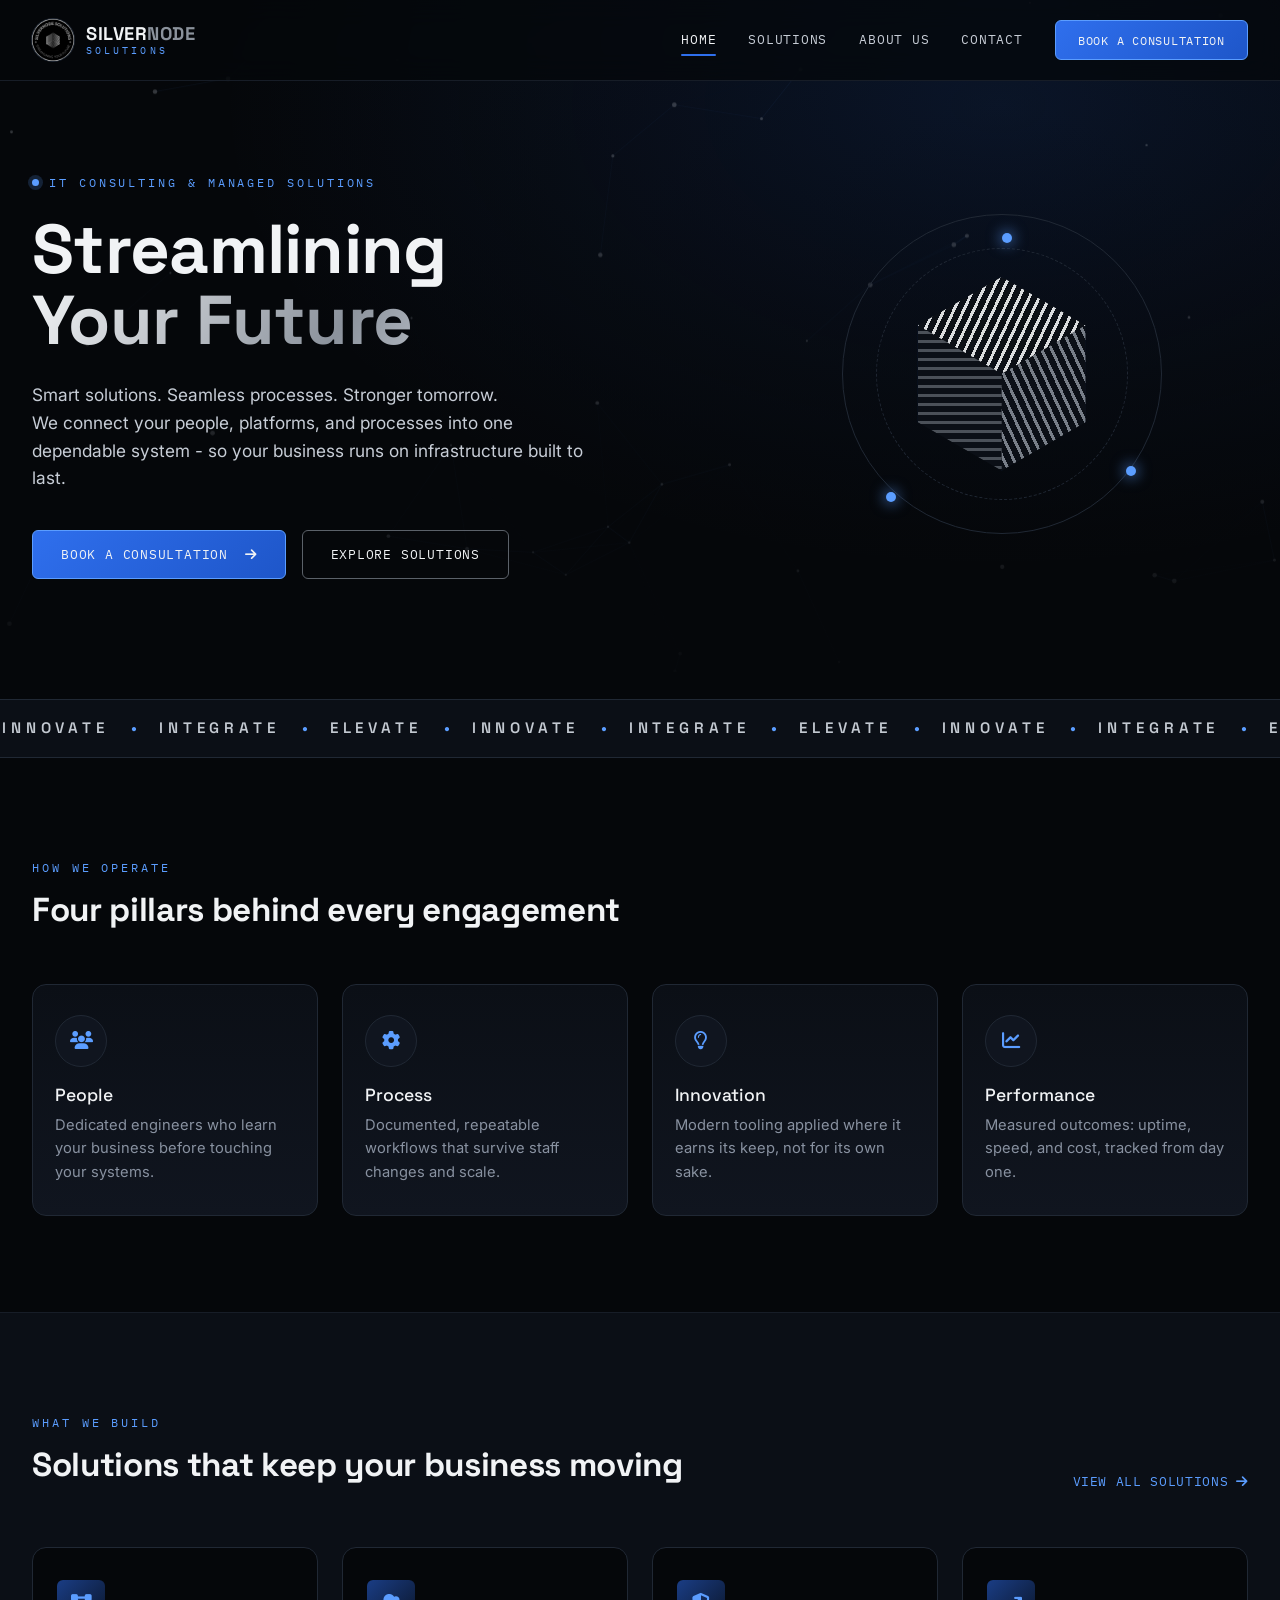
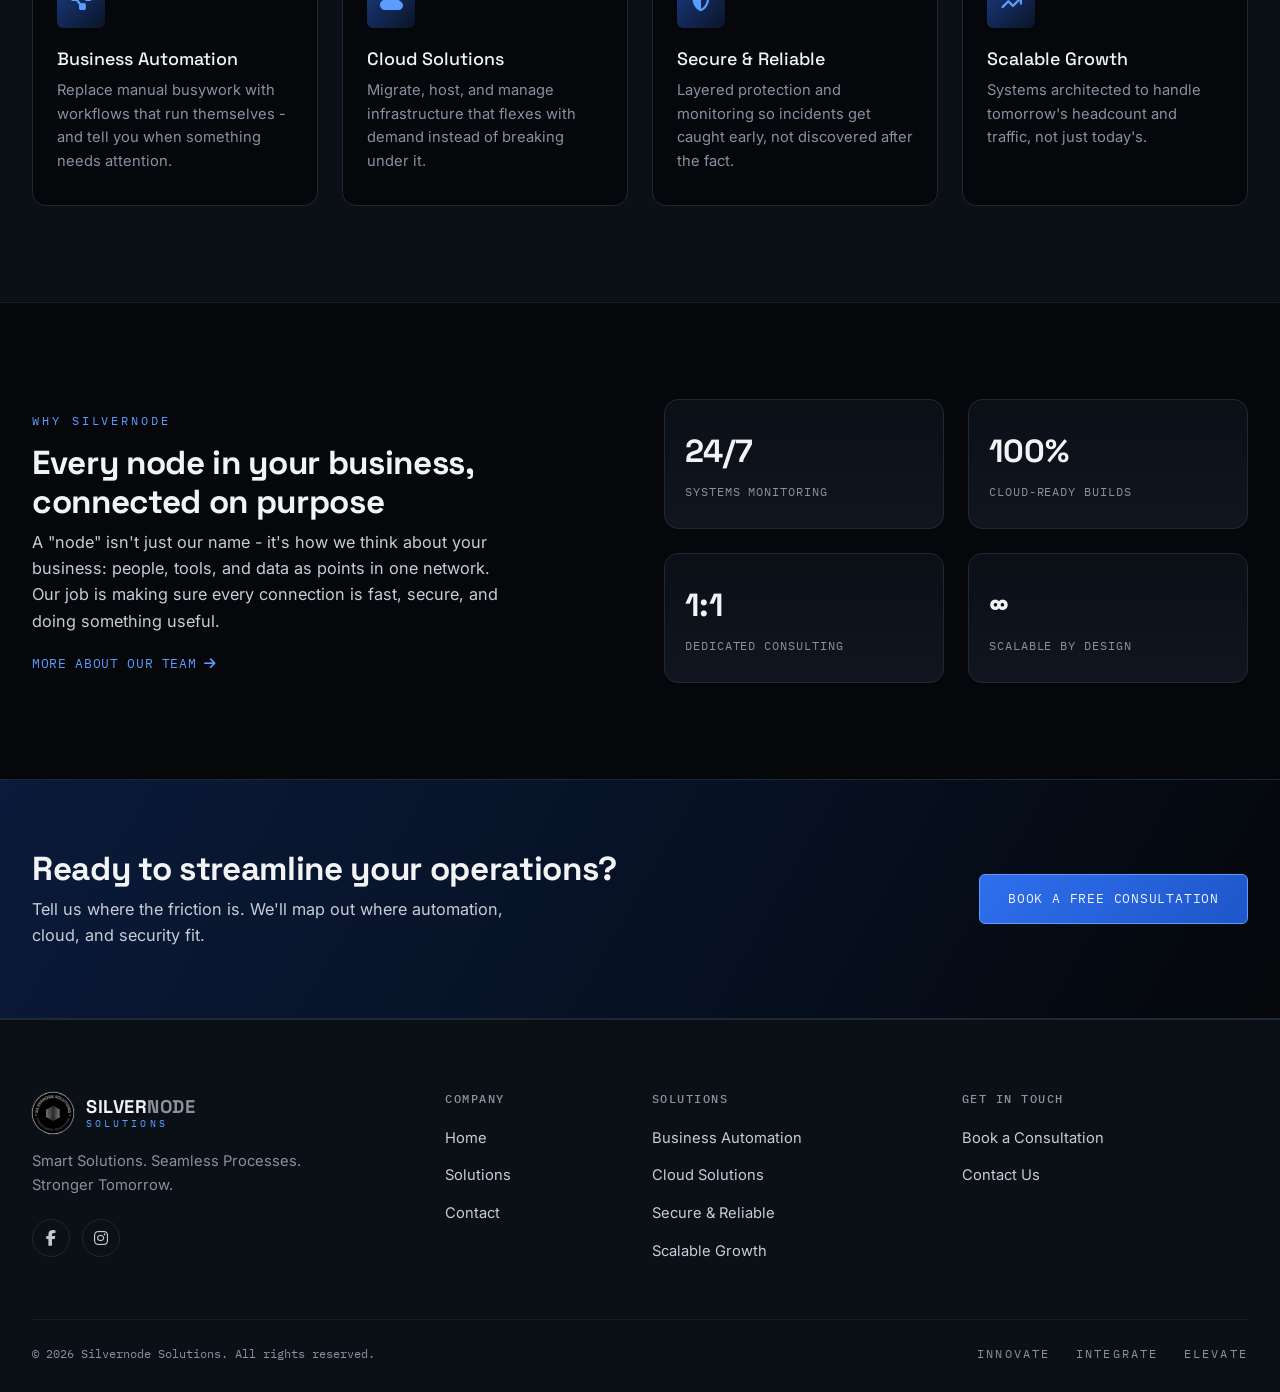
==== commit 8dfa5a86: "Change favicon link type from jpeg to png" ====
--- a/index.html
+++ b/index.html
@@ -15,7 +15,7 @@
 <link href="https://fonts.googleapis.com/css2?family=Space+Grotesk:wght@400;500;600;700&family=Inter:wght@400;500;600&family=IBM+Plex+Mono:wght@400;500&display=swap" rel="stylesheet">
 
 <link rel="stylesheet" href="css/style.css">
-<link rel="icon" type="image/jpeg" href="/assets/favicon.png">
+<link rel="icon" type="image/png" href="/assets/favicon.png">
 </head>
 <body>
 
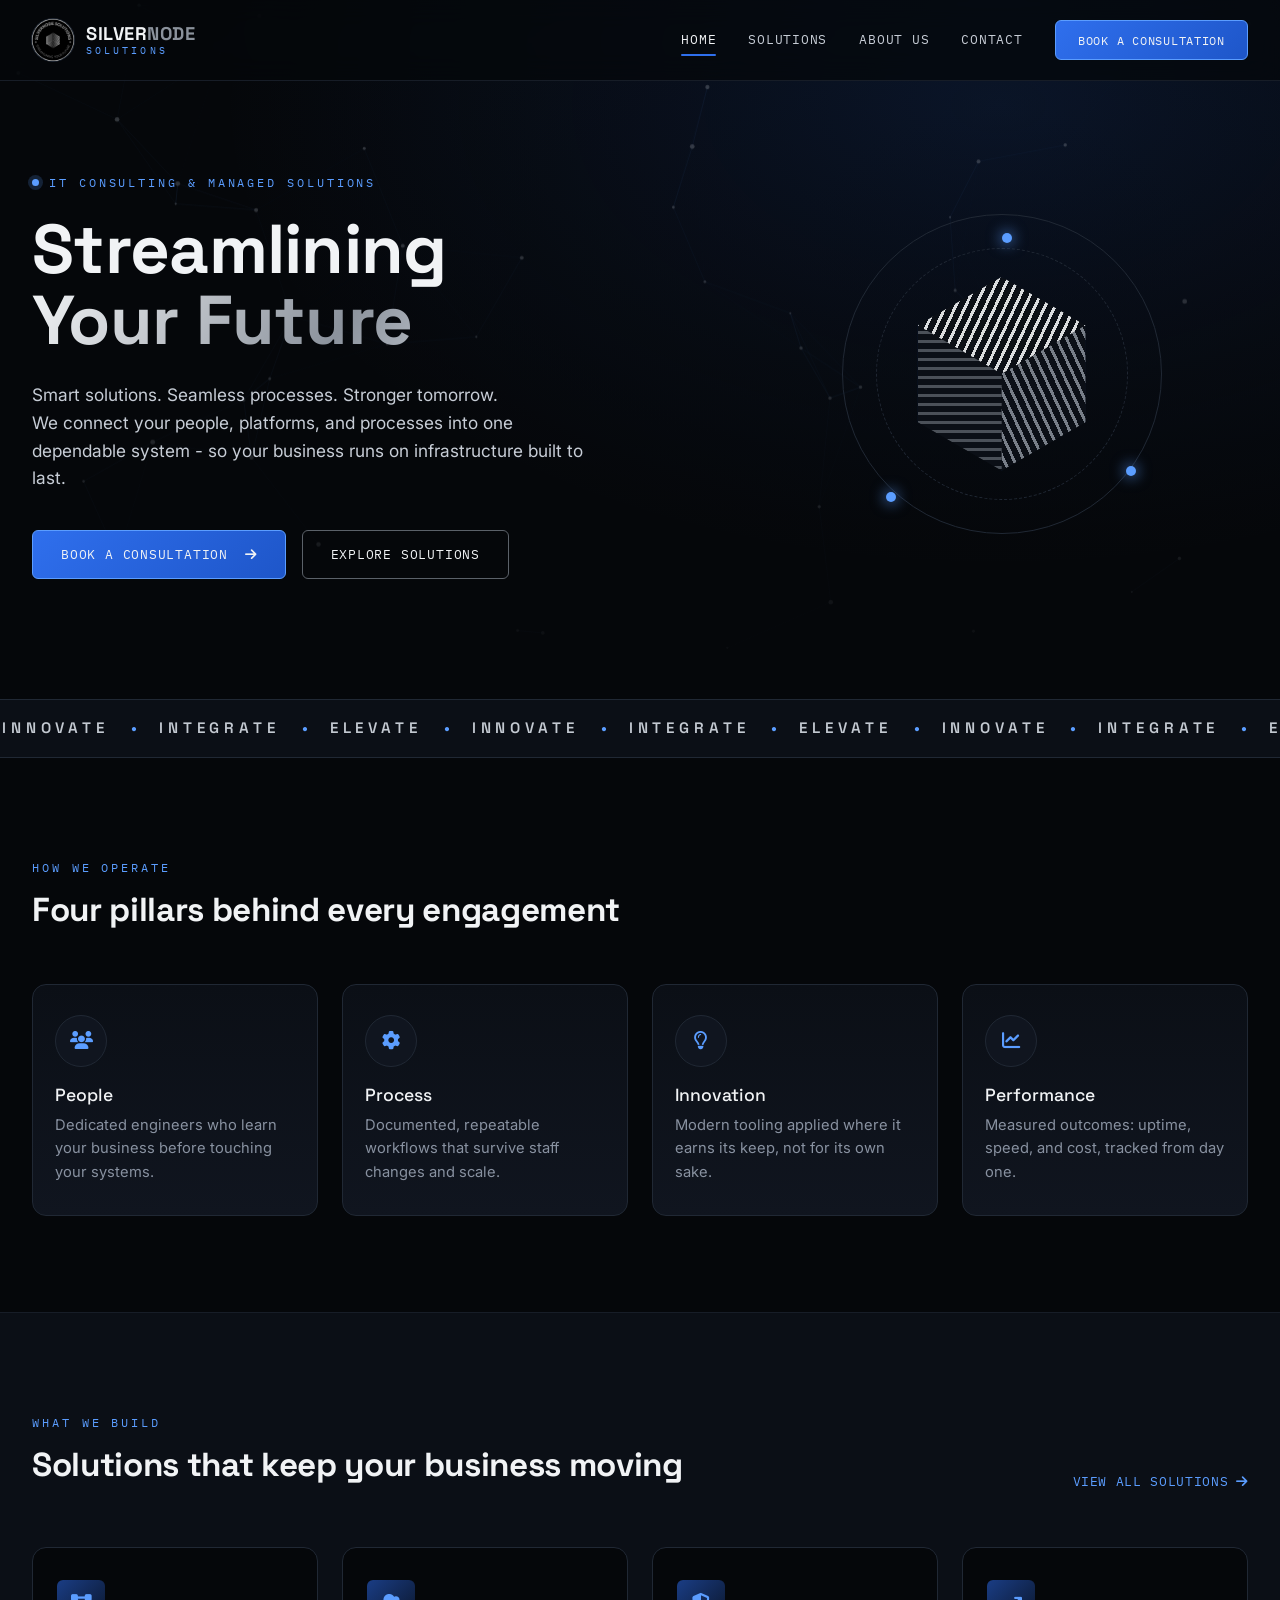
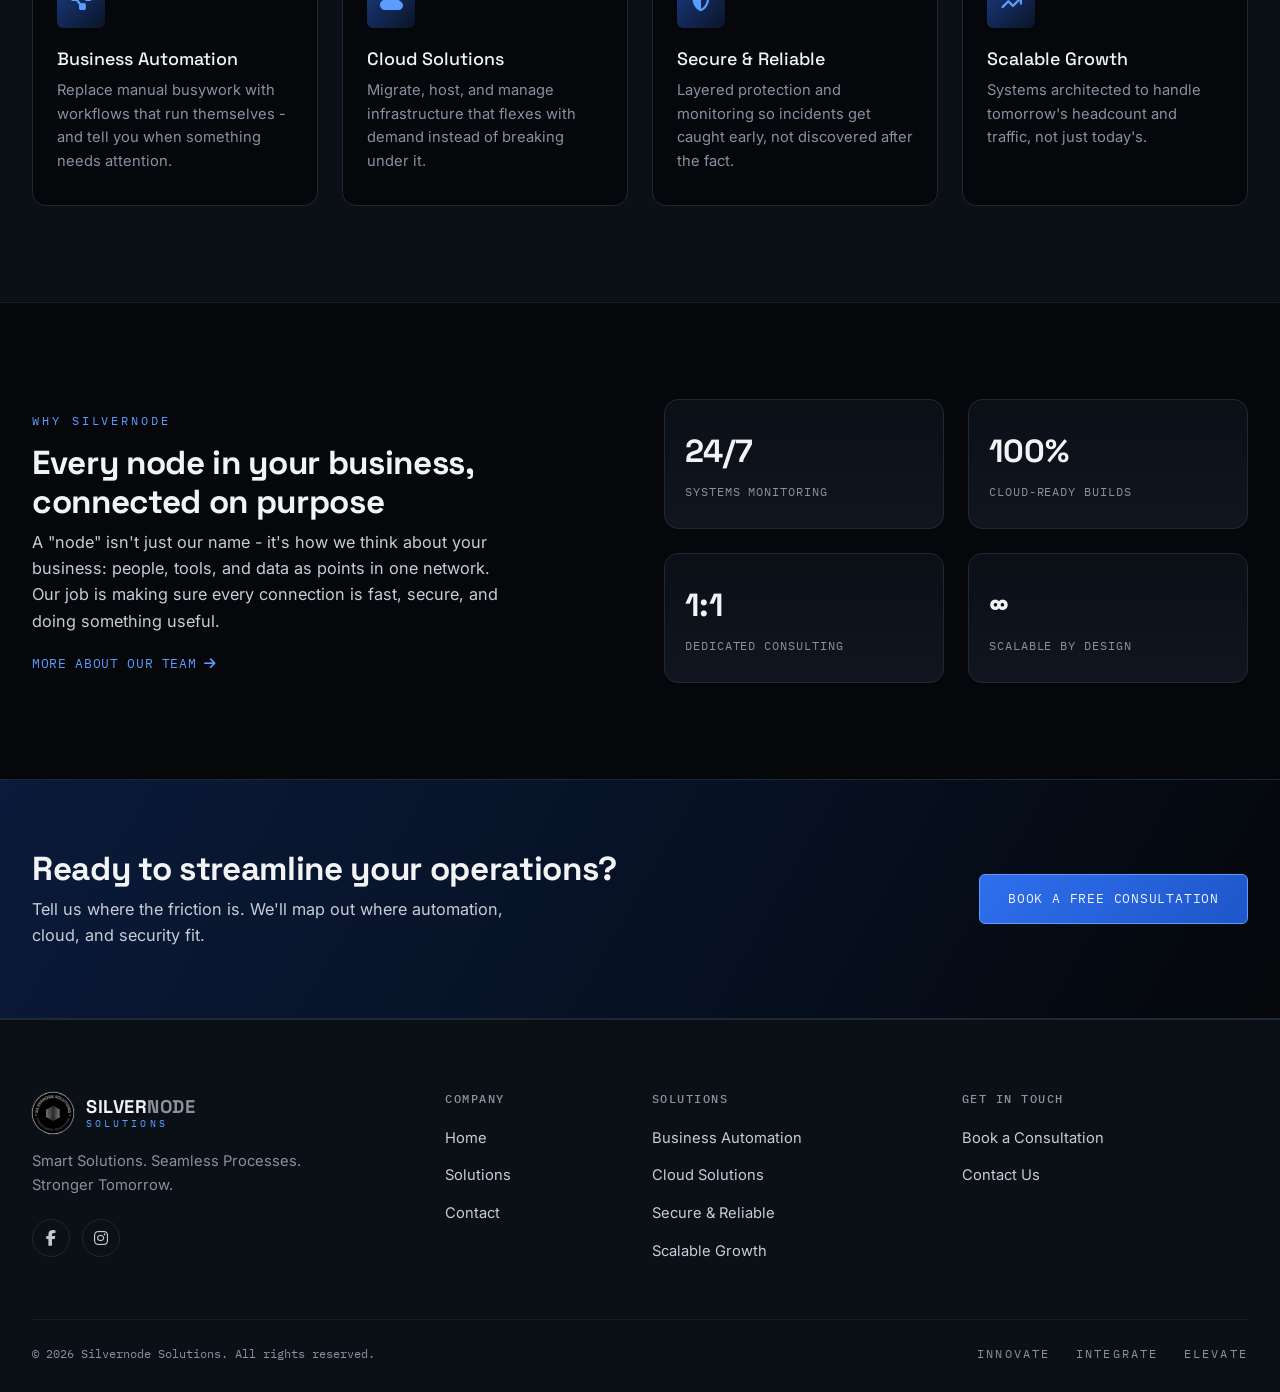
==== commit efbbd224: "Update navigation links to use root paths" ====
--- a/index.html
+++ b/index.html
@@ -22,7 +22,7 @@
 <!-- ================= NAV ================= -->
 <nav class="sn-nav navbar navbar-expand-lg fixed-top">
   <div class="container">
-    <a class="navbar-brand sn-brand" href="index.html">
+    <a class="navbar-brand sn-brand" href="/">
       <img src="assets/logo.jpg" alt="Silvernode Solutions" class="sn-brand-mark">
       <span class="sn-brand-text">
         <span class="sn-brand-silver">SILVER<span class="sn-brand-grey">NODE</span></span>
@@ -34,13 +34,13 @@
     </button>
     <div class="collapse navbar-collapse" id="snNavbar">
       <ul class="navbar-nav ms-auto align-items-lg-center">
-        <li class="nav-item"><a class="nav-link active" href="index.html">Home</a></li>
-        <li class="nav-item"><a class="nav-link" href="solutions.html">Solutions</a></li>
-
-        <li class="nav-item"><a class="nav-link" href="about.html">About Us</a></li>
-        <li class="nav-item"><a class="nav-link" href="contact.html">Contact</a></li>
+        <li class="nav-item"><a class="nav-link active" href="/">Home</a></li>
+        <li class="nav-item"><a class="nav-link" href="/solutions">Solutions</a></li>
+
+        <li class="nav-item"><a class="nav-link" href="/about">About Us</a></li>
+        <li class="nav-item"><a class="nav-link" href="/contact">Contact</a></li>
         <li class="nav-item ms-lg-3">
-          <a class="btn sn-btn-primary" href="consultation.html">Book a Consultation</a>
+          <a class="btn sn-btn-primary" href="/consultation">Book a Consultation</a>
         </li>
       </ul>
     </div>
@@ -63,8 +63,8 @@
         <p class="sn-lede">Smart solutions. Seamless processes. Stronger tomorrow.<br class="d-none d-md-block">
         We connect your people, platforms, and processes into one dependable system - so your business runs on infrastructure built to last.</p>
         <div class="d-flex flex-wrap gap-3 sn-hero-ctas">
-          <a href="consultation.html" class="btn sn-btn-primary sn-btn-lg">Book a Consultation <i class="fa-solid fa-arrow-right ms-2"></i></a>
-          <a href="solutions.html" class="btn sn-btn-outline sn-btn-lg">Explore Solutions</a>
+          <a href="/consultation" class="btn sn-btn-primary sn-btn-lg">Book a Consultation <i class="fa-solid fa-arrow-right ms-2"></i></a>
+          <a href="/solutions" class="btn sn-btn-outline sn-btn-lg">Explore Solutions</a>
         </div>
       </div>
       <div class="col-lg-5 d-none d-lg-flex justify-content-center">
@@ -167,7 +167,7 @@
         <p class="sn-eyebrow sn-eyebrow-static">WHAT WE BUILD</p>
         <h2 class="sn-h2">Solutions that keep your business moving</h2>
       </div>
-      <a href="solutions.html" class="sn-textlink d-none d-md-inline-flex">View all solutions <i class="fa-solid fa-arrow-right ms-2"></i></a>
+      <a href="/solutions" class="sn-textlink d-none d-md-inline-flex">View all solutions <i class="fa-solid fa-arrow-right ms-2"></i></a>
     </div>
 
     <div class="row g-4">
@@ -211,7 +211,7 @@
         <p class="sn-eyebrow sn-eyebrow-static">WHY SILVERNODE</p>
         <h2 class="sn-h2">Every node in your business, connected on purpose</h2>
         <p class="sn-body-lg">A "node" isn't just our name - it's how we think about your business: people, tools, and data as points in one network. Our job is making sure every connection is fast, secure, and doing something useful.</p>
-        <a href="about.html" class="sn-textlink">More about our team <i class="fa-solid fa-arrow-right ms-2"></i></a>
+        <a href="/about" class="sn-textlink">More about our team <i class="fa-solid fa-arrow-right ms-2"></i></a>
       </div>
       <div class="col-lg-6">
         <div class="row g-4">
@@ -253,7 +253,7 @@
         <h2 class="sn-h2 mb-2">Ready to streamline your operations?</h2>
         <p class="sn-body-lg mb-0">Tell us where the friction is. We'll map out where automation, cloud, and security fit.</p>
       </div>
-      <a href="consultation.html" class="btn sn-btn-primary sn-btn-lg flex-shrink-0">Book a Free Consultation</a>
+      <a href="/consultation" class="btn sn-btn-primary sn-btn-lg flex-shrink-0">Book a Free Consultation</a>
     </div>
   </div>
 </section>
@@ -263,7 +263,7 @@
   <div class="container">
     <div class="row g-4">
       <div class="col-lg-4">
-        <a class="sn-brand sn-footer-brand" href="index.html">
+        <a class="sn-brand sn-footer-brand" href="/">
           <img src="assets/logo.jpg" alt="Silvernode Solutions" class="sn-brand-mark">
           <span class="sn-brand-text">
             <span class="sn-brand-silver">SILVER<span class="sn-brand-grey">NODE</span></span>
@@ -279,25 +279,25 @@
       <div class="col-6 col-lg-2">
         <h4 class="sn-footer-head">Company</h4>
         <ul class="sn-footer-links">
-          <li><a href="index.html">Home</a></li>
-          <li><a href="solutions.html">Solutions</a></li>
-          <li><a href="contact.html">Contact</a></li>
+          <li><a href="/">Home</a></li>
+          <li><a href="/solutions">Solutions</a></li>
+          <li><a href="/contact">Contact</a></li>
         </ul>
       </div>
       <div class="col-6 col-lg-3">
         <h4 class="sn-footer-head">Solutions</h4>
         <ul class="sn-footer-links">
-          <li><a href="solutions.html">Business Automation</a></li>
-          <li><a href="solutions.html">Cloud Solutions</a></li>
-          <li><a href="solutions.html">Secure &amp; Reliable</a></li>
-          <li><a href="solutions.html">Scalable Growth</a></li>
+          <li><a href="/solutions">Business Automation</a></li>
+          <li><a href="/solutions">Cloud Solutions</a></li>
+          <li><a href="/solutions">Secure &amp; Reliable</a></li>
+          <li><a href="/solutions">Scalable Growth</a></li>
         </ul>
       </div>
       <div class="col-lg-3">
         <h4 class="sn-footer-head">Get in touch</h4>
         <ul class="sn-footer-links">
-          <li><a href="consultation.html">Book a Consultation</a></li>
-          <li><a href="contact.html">Contact Us</a></li>
+          <li><a href="/consultation">Book a Consultation</a></li>
+          <li><a href="/contact">Contact Us</a></li>
         </ul>
       </div>
     </div>
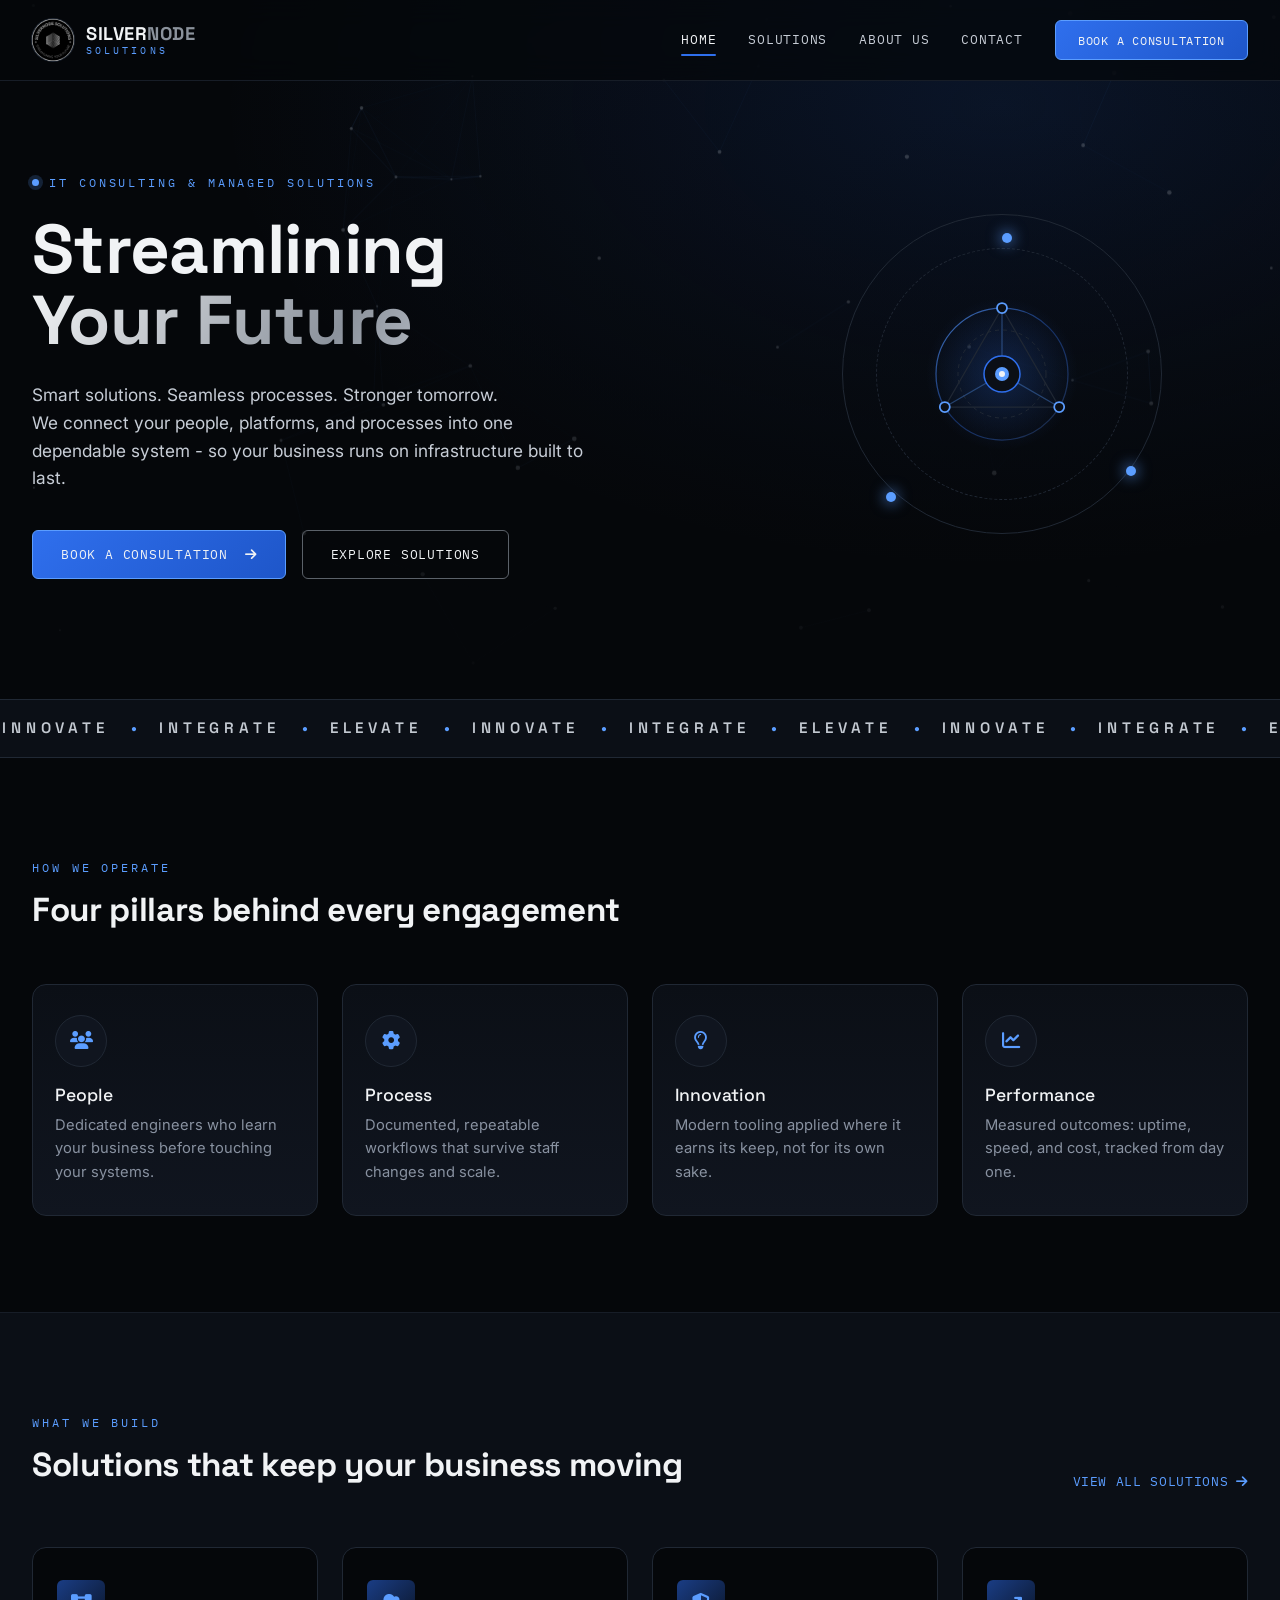
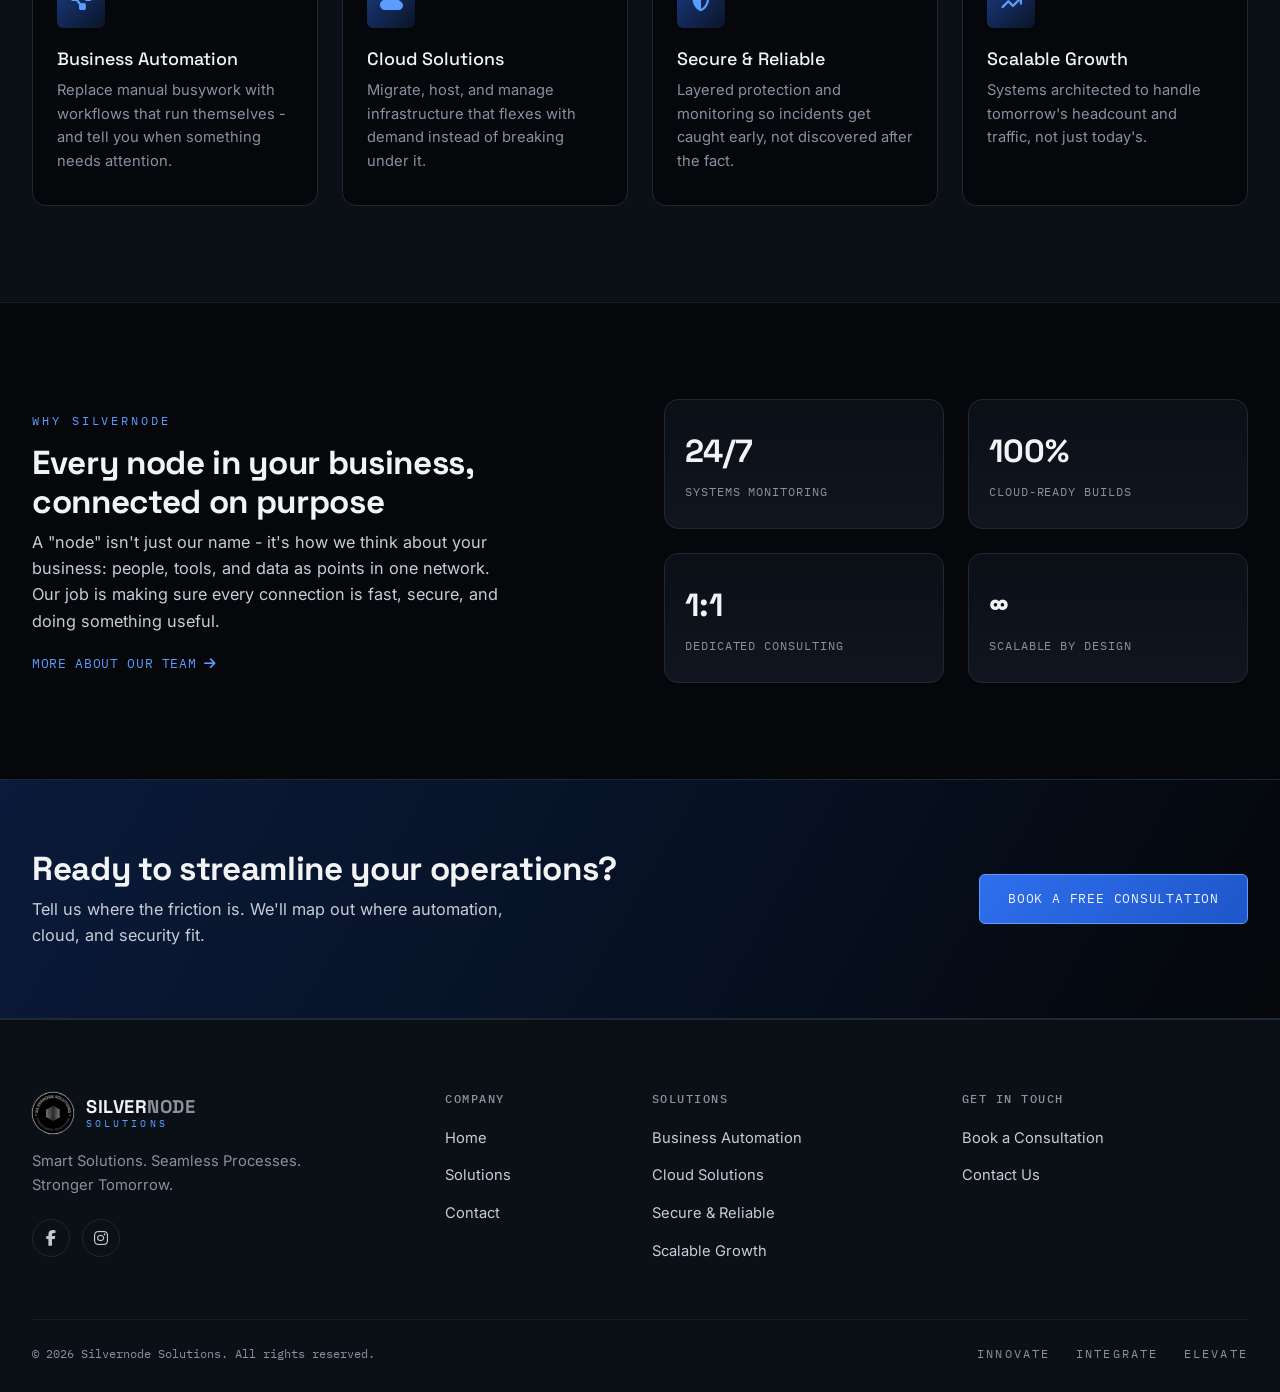
==== commit 87bd3f8c: "Replace hex mark with SVG node hub" ====
--- a/index.html
+++ b/index.html
@@ -71,11 +71,46 @@
         <div class="sn-hero-node" aria-hidden="true">
           <div class="sn-hero-ring sn-hero-ring-1"></div>
           <div class="sn-hero-ring sn-hero-ring-2"></div>
-          <div class="sn-hex-mark">
-            <span class="sn-hex-slice sn-hex-slice-1"></span>
-            <span class="sn-hex-slice sn-hex-slice-2"></span>
-            <span class="sn-hex-slice sn-hex-slice-3"></span>
-          </div>
+          <svg class="sn-node-hub" viewBox="0 0 180 180" width="180" height="180" fill="none" xmlns="http://www.w3.org/2000/svg">
+            <defs>
+              <linearGradient id="snHubRingGrad" x1="24" y1="20" x2="156" y2="160" gradientUnits="userSpaceOnUse">
+                <stop offset="0%" stop-color="#5b9dff" stop-opacity="0.75" />
+                <stop offset="50%" stop-color="#2f6fed" stop-opacity="0.35" />
+                <stop offset="100%" stop-color="#202834" stop-opacity="0.8" />
+              </linearGradient>
+              <radialGradient id="snHubGlow" cx="50%" cy="50%" r="50%">
+                <stop offset="0%" stop-color="#2f6fed" stop-opacity="0.24" />
+                <stop offset="100%" stop-color="#2f6fed" stop-opacity="0" />
+              </radialGradient>
+            </defs>
+
+            <!-- Ambient signal glow -->
+            <circle cx="90" cy="90" r="76" fill="url(#snHubGlow)" />
+
+            <!-- Precision outer & inner orbital tracks -->
+            <circle cx="90" cy="90" r="66" stroke="url(#snHubRingGrad)" stroke-width="1.25" />
+            <circle cx="90" cy="90" r="44" stroke="#202834" stroke-width="1" stroke-dasharray="4 4" />
+
+            <!-- Interconnected network links -->
+            <line x1="90" y1="24" x2="147.2" y2="123" stroke="#202834" stroke-width="1.25" />
+            <line x1="147.2" y1="123" x2="32.8" y2="123" stroke="#202834" stroke-width="1.25" />
+            <line x1="32.8" y1="123" x2="90" y2="24" stroke="#202834" stroke-width="1.25" />
+
+            <!-- Radial lines to core node -->
+            <line x1="90" y1="24" x2="90" y2="90" stroke="#5b9dff" stroke-opacity="0.35" stroke-width="1.25" />
+            <line x1="147.2" y1="123" x2="90" y2="90" stroke="#5b9dff" stroke-opacity="0.35" stroke-width="1.25" />
+            <line x1="32.8" y1="123" x2="90" y2="90" stroke="#5b9dff" stroke-opacity="0.35" stroke-width="1.25" />
+
+            <!-- Three perimeter nodes -->
+            <circle cx="90" cy="24" r="5" fill="#0b0f16" stroke="#5b9dff" stroke-width="1.75" />
+            <circle cx="147.2" cy="123" r="5" fill="#0b0f16" stroke="#5b9dff" stroke-width="1.75" />
+            <circle cx="32.8" cy="123" r="5" fill="#0b0f16" stroke="#5b9dff" stroke-width="1.75" />
+
+            <!-- Central Silvernode core -->
+            <circle cx="90" cy="90" r="18" fill="#0b0f16" stroke="#2f6fed" stroke-width="1.5" />
+            <circle cx="90" cy="90" r="7" fill="#5b9dff" />
+            <circle cx="90" cy="90" r="3" fill="#f1f3f5" />
+          </svg>
           <span class="sn-orbit-node sn-orbit-node-a"></span>
           <span class="sn-orbit-node sn-orbit-node-b"></span>
           <span class="sn-orbit-node sn-orbit-node-c"></span>
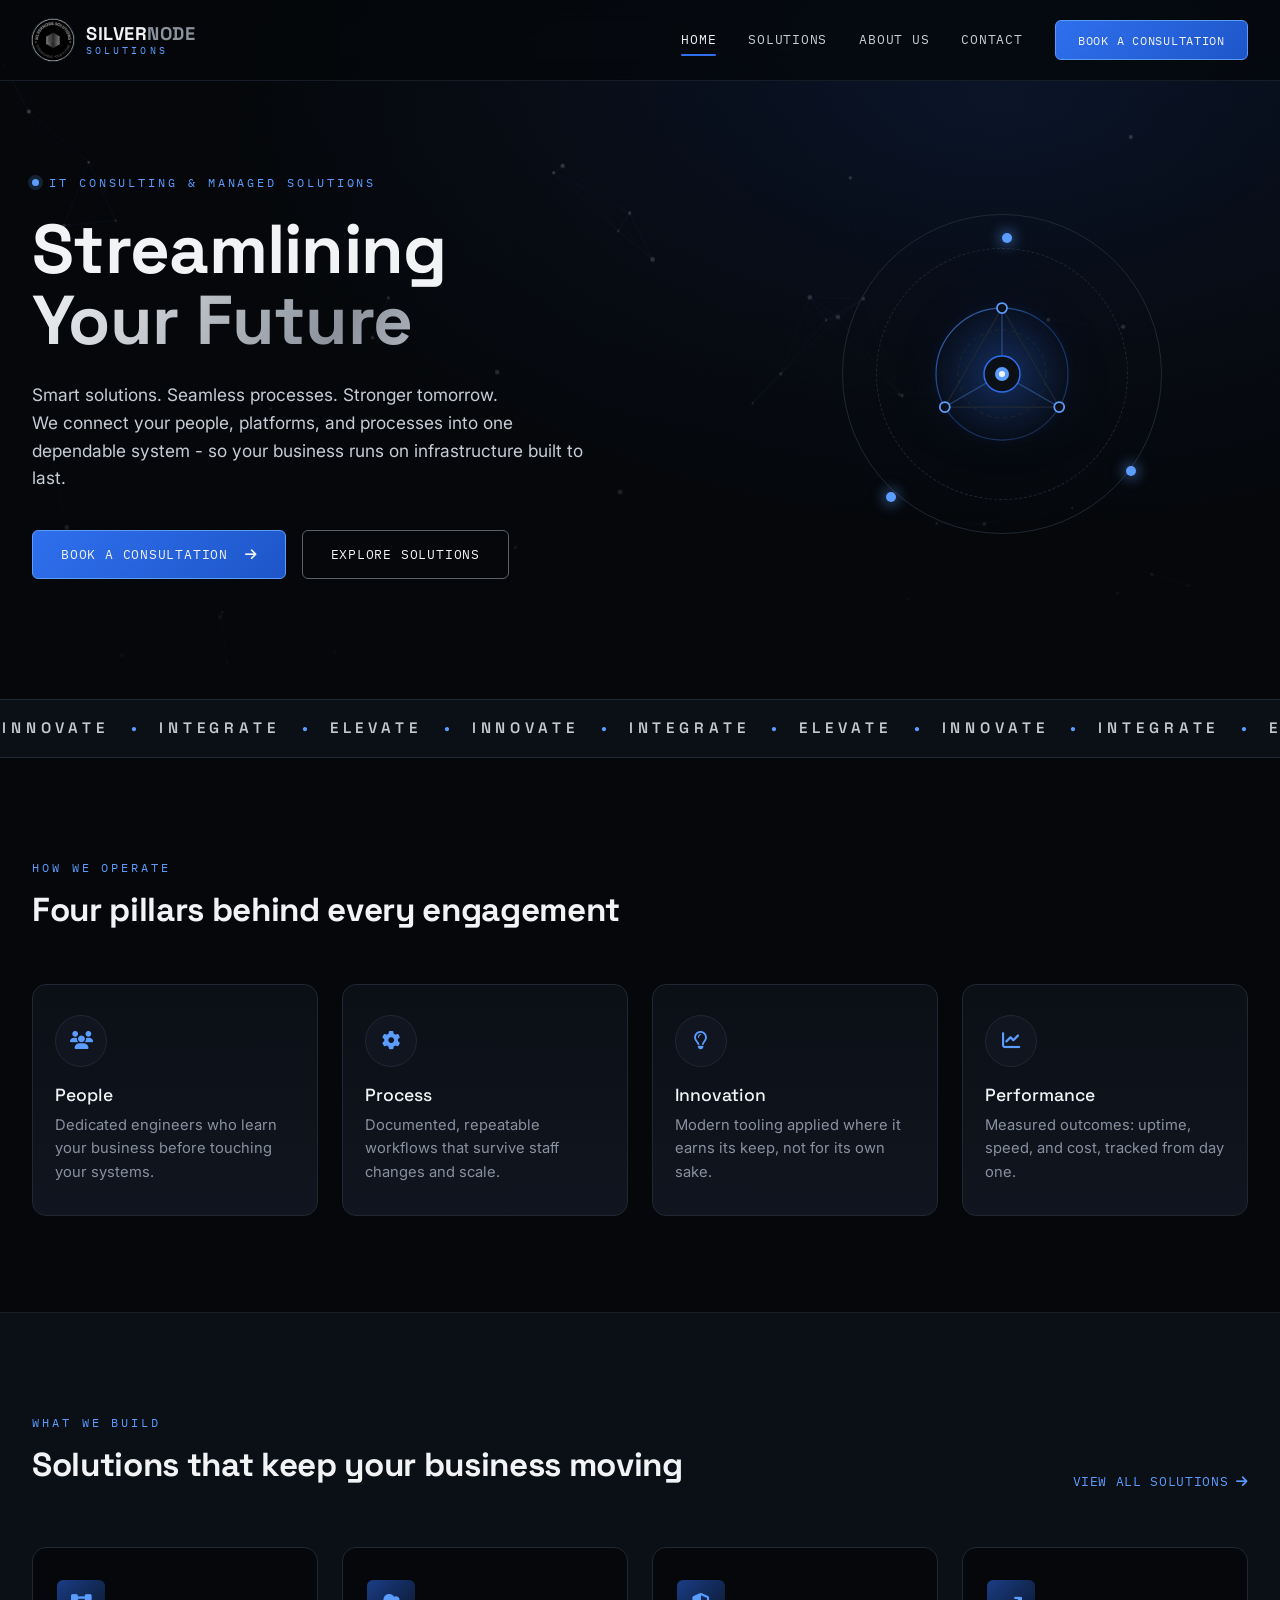
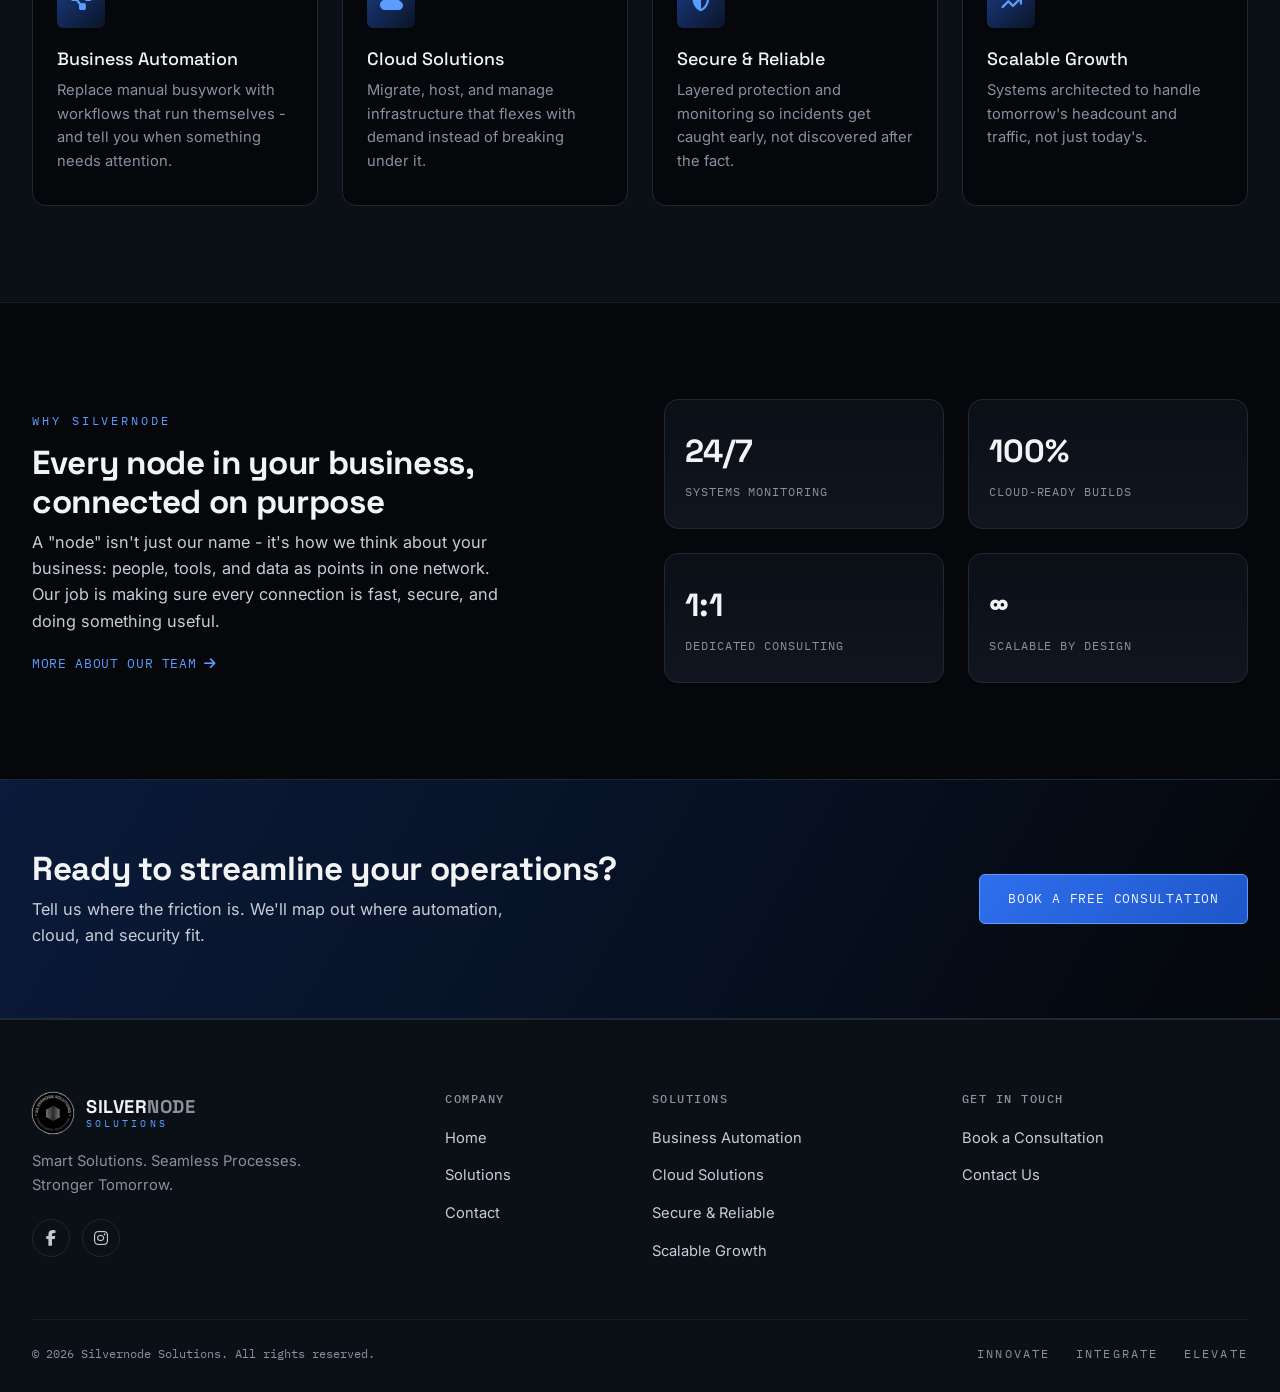
==== commit aec660d4: "Add color-scheme meta tag for dark mode support" ====
--- a/index.html
+++ b/index.html
@@ -3,6 +3,7 @@
 <head>
 <meta charset="UTF-8" />
 <meta name="viewport" content="width=device-width, initial-scale=1.0" />
+<meta name="color-scheme" content="dark">
 <title>Silvernode Solutions - Streamlining Your Future</title>
 <meta name="description" content="Silvernode Solutions delivers business automation, cloud infrastructure, and secure, scalable systems built for growth." />
 
--- a/css/style.css
+++ b/css/style.css
@@ -34,7 +34,10 @@
 
 *{ box-sizing: border-box; }
 
-html{ scroll-behavior: smooth; }
+html{
+  scroll-behavior: smooth;
+  color-scheme: dark;
+}
 
 body{
   background: var(--void);
@@ -264,33 +267,18 @@
 .sn-hero-ring-1{ inset: 0; animation: sn-spin 34s linear infinite; }
 .sn-hero-ring-2{ inset: 34px; border-style: dashed; border-color: var(--steel-line); animation: sn-spin-rev 46s linear infinite; }
 
-.sn-hex-mark{
+.sn-node-hub{
   position: relative;
-  width: 168px;
-  height: 194px;
-  clip-path: polygon(50% 0%, 100% 25%, 100% 75%, 50% 100%, 0% 75%, 0% 25%);
-  background: var(--onyx);
-  box-shadow: 0 0 60px -12px rgba(47,111,237,0.35);
-  overflow: hidden;
-}
-.sn-hex-slice{
-  position: absolute;
-  inset: 0;
-}
-.sn-hex-slice-1{
-  background: repeating-linear-gradient(115deg, var(--silver-1) 0 3px, transparent 3px 9px);
-  clip-path: polygon(50% 0%, 100% 25%, 50% 50%, 0% 25%);
-  opacity: 0.9;
-}
-.sn-hex-slice-2{
-  background: repeating-linear-gradient(65deg, var(--silver-3) 0 3px, transparent 3px 9px);
-  clip-path: polygon(100% 25%, 100% 75%, 50% 100%, 50% 50%);
-  opacity: 0.85;
-}
-.sn-hex-slice-3{
-  background: repeating-linear-gradient(180deg, var(--silver-4) 0 3px, transparent 3px 9px);
-  clip-path: polygon(0% 25%, 50% 50%, 50% 100%, 0% 75%);
-  opacity: 0.8;
+  z-index: 2;
+  width: 180px;
+  height: 180px;
+  filter: drop-shadow(0 0 24px rgba(47,111,237,0.28));
+  animation: sn-hub-breathe 5.5s ease-in-out infinite;
+}
+
+@keyframes sn-hub-breathe{
+  0%, 100%{ transform: scale(1); }
+  50%{ transform: scale(1.03); }
 }
 
 .sn-orbit-node{
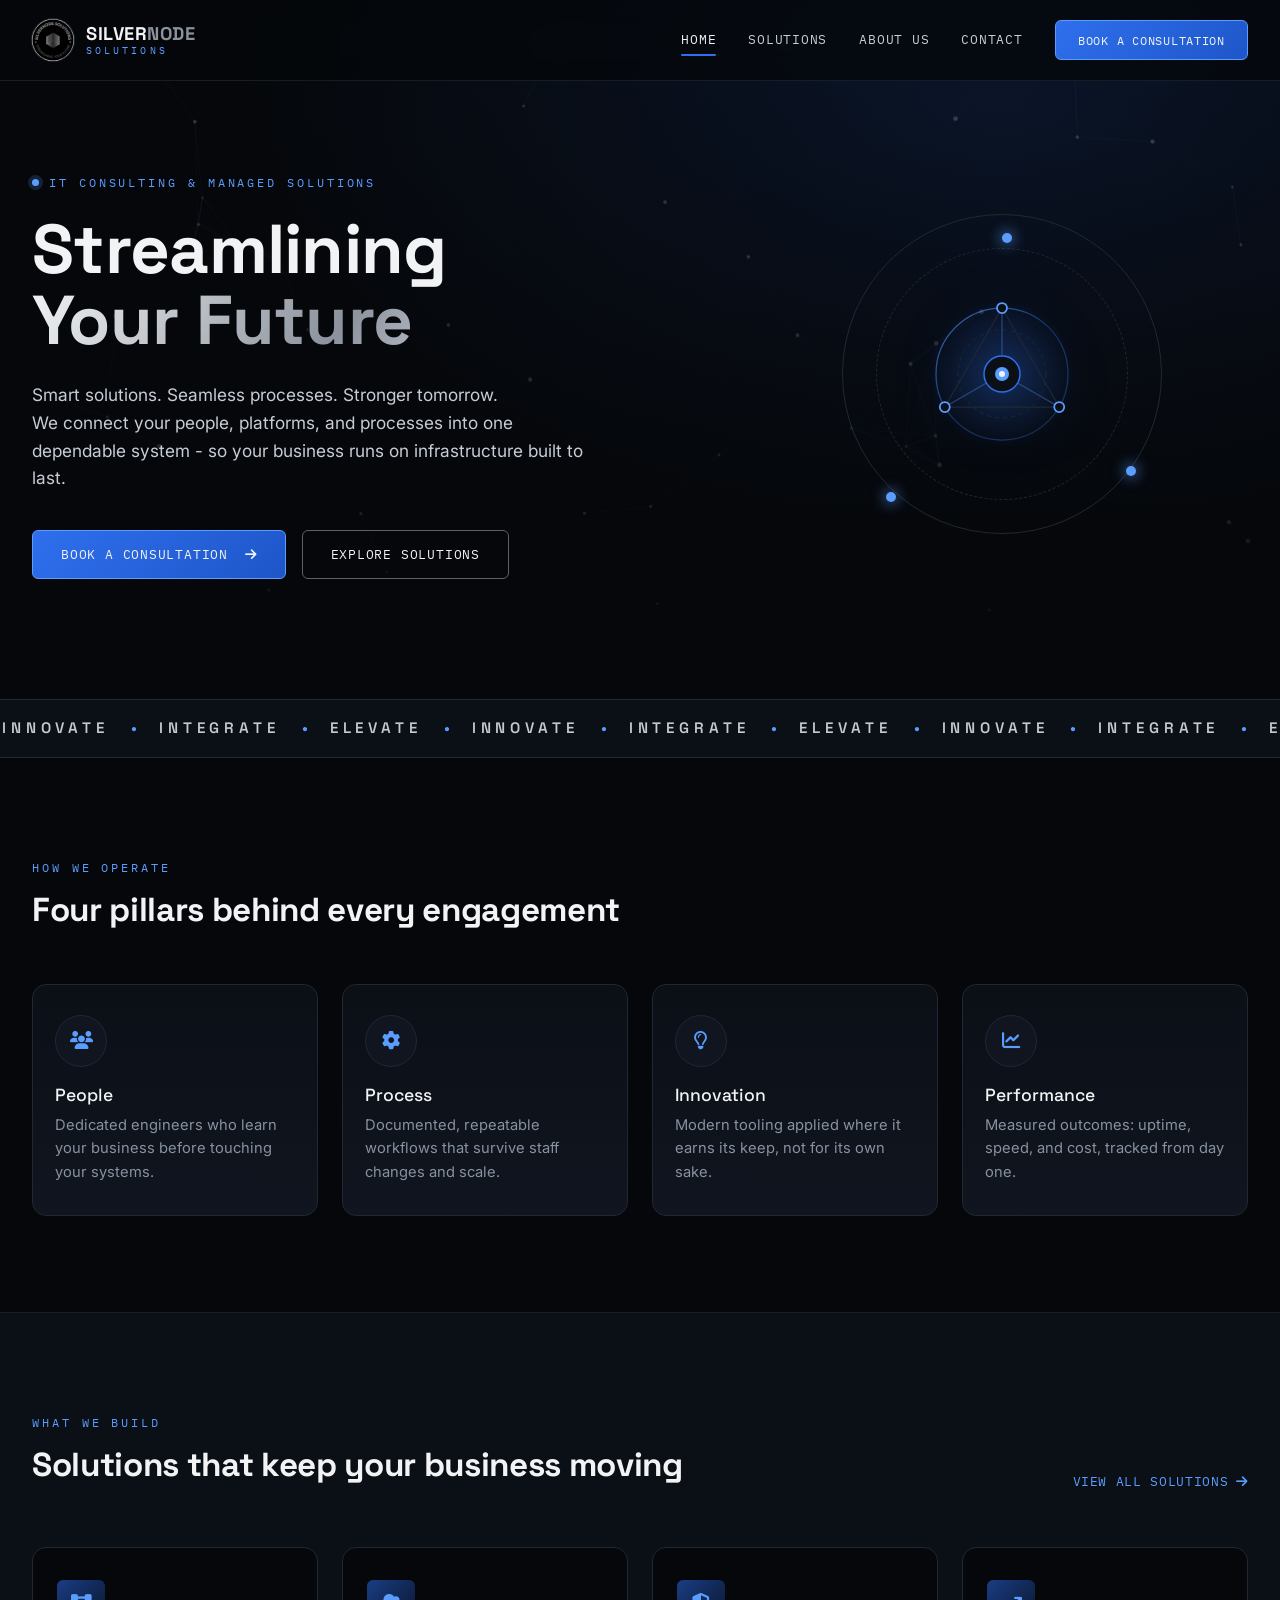
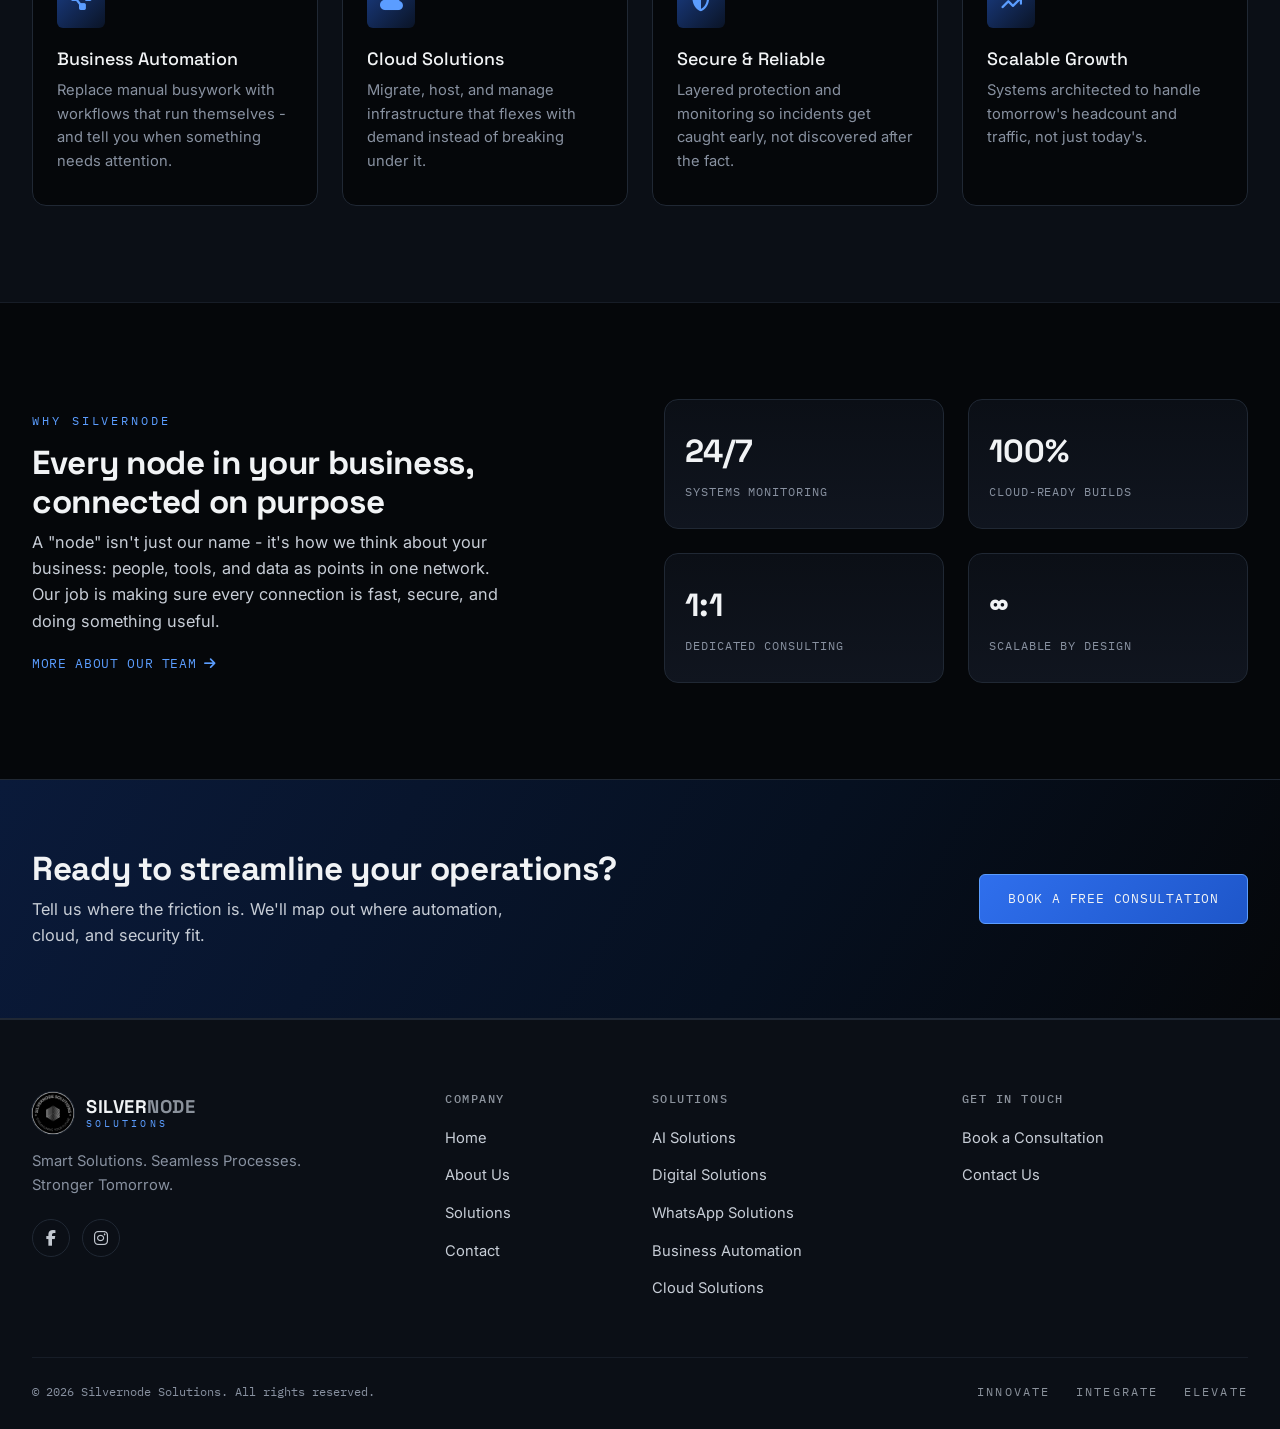
==== commit 91faa66c: "Update logo and footer links in index.html" ====
--- a/index.html
+++ b/index.html
@@ -300,7 +300,7 @@
     <div class="row g-4">
       <div class="col-lg-4">
         <a class="sn-brand sn-footer-brand" href="/">
-          <img src="assets/logo.jpg" alt="Silvernode Solutions" class="sn-brand-mark">
+          <img src="/assets/logo.jpg" alt="Silvernode Solutions" class="sn-brand-mark">
           <span class="sn-brand-text">
             <span class="sn-brand-silver">SILVER<span class="sn-brand-grey">NODE</span></span>
             <span class="sn-brand-sub">SOLUTIONS</span>
@@ -316,6 +316,7 @@
         <h4 class="sn-footer-head">Company</h4>
         <ul class="sn-footer-links">
           <li><a href="/">Home</a></li>
+          <li><a href="/about">About Us</a></li>
           <li><a href="/solutions">Solutions</a></li>
           <li><a href="/contact">Contact</a></li>
         </ul>
@@ -323,10 +324,11 @@
       <div class="col-6 col-lg-3">
         <h4 class="sn-footer-head">Solutions</h4>
         <ul class="sn-footer-links">
-          <li><a href="/solutions">Business Automation</a></li>
-          <li><a href="/solutions">Cloud Solutions</a></li>
-          <li><a href="/solutions">Secure &amp; Reliable</a></li>
-          <li><a href="/solutions">Scalable Growth</a></li>
+          <li><a href="/solutions#tab-ai">AI Solutions</a></li>
+          <li><a href="/solutions#tab-digital">Digital Solutions</a></li>
+          <li><a href="/solutions#tab-whatsapp">WhatsApp Solutions</a></li>
+          <li><a href="/solutions#tab-automation">Business Automation</a></li>
+          <li><a href="/solutions#tab-cloud">Cloud Solutions</a></li>
         </ul>
       </div>
       <div class="col-lg-3">
@@ -345,6 +347,6 @@
 </footer>
 
 <script src="https://cdnjs.cloudflare.com/ajax/libs/bootstrap/5.3.3/js/bootstrap.bundle.min.js"></script>
-<script src="js/script.js"></script>
+<script src="/js/script.js"></script>
 </body>
 </html>
--- a/css/style.css
+++ b/css/style.css
@@ -844,7 +844,7 @@
   font-size: 0.76rem;
   letter-spacing: 0.18em;
   text-transform: uppercase;
-  color: var(--silver-3);
+  color: var(--blue-bright);
   margin-bottom: 18px;
 }
 .sn-chip-row{ display: flex; flex-wrap: wrap; gap: 10px; }
@@ -858,7 +858,7 @@
   transition: border-color .18s ease, color .18s ease;
 }
 .sn-chip:hover{ border-color: var(--blue-dim); color: var(--silver-1); }
-.sn-chip-more{ border-style: dashed; color: var(--ink-dim); }
+.sn-chip-more{ border-style: solid; color: var(--silver-2); }
 
 /* Founder */
 .sn-founder{
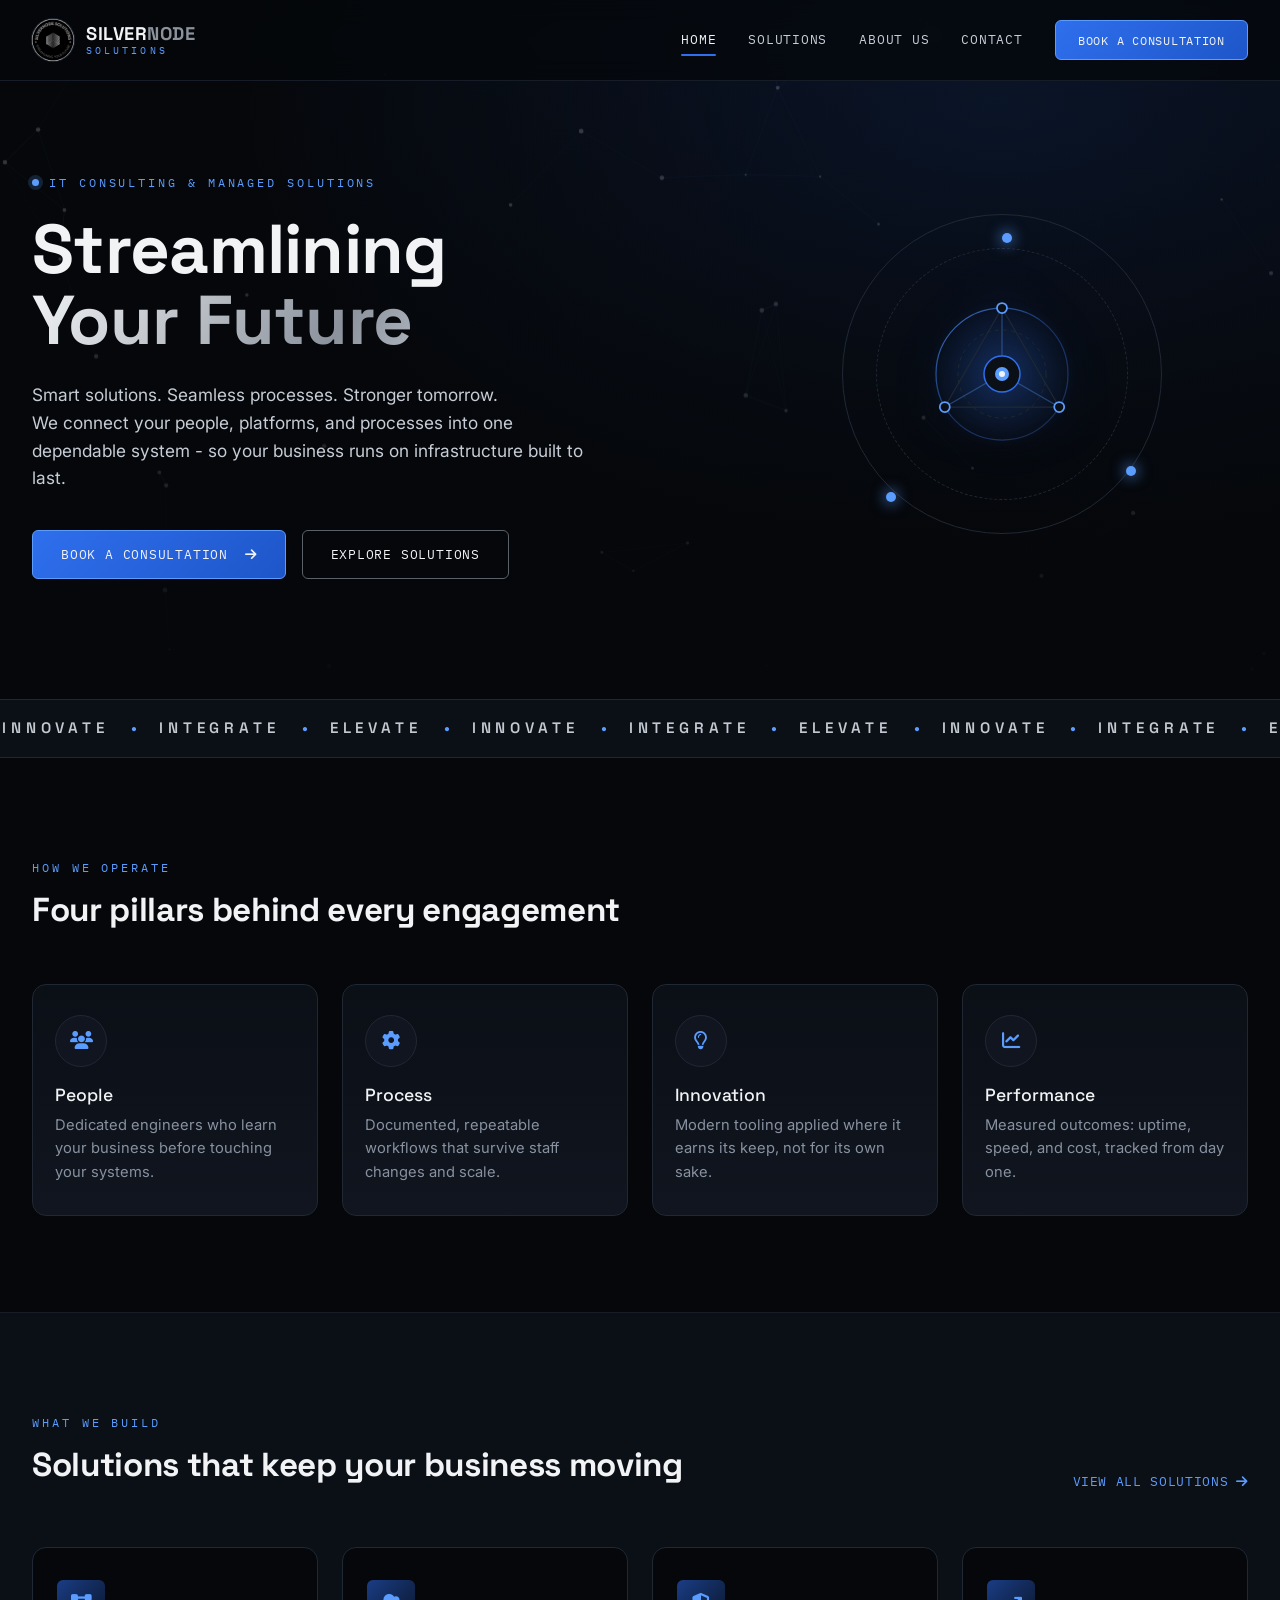
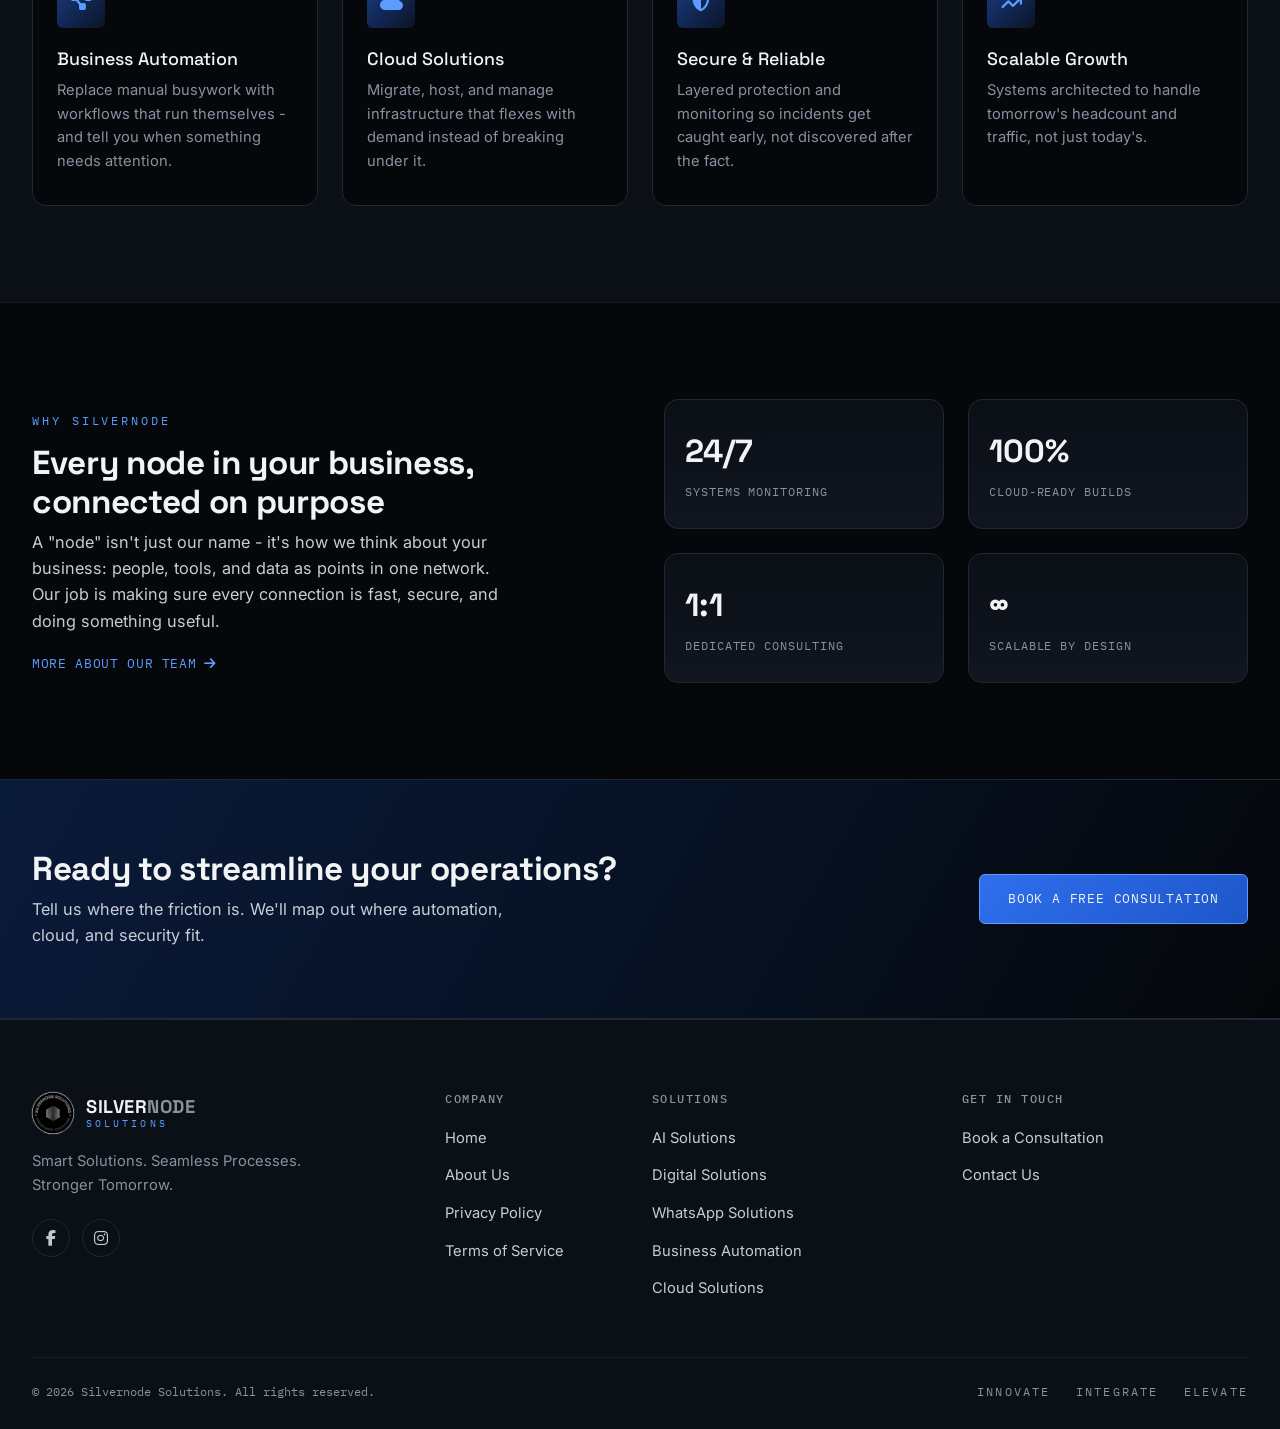
==== commit 41a72a6f: "Update footer links in index.html Replaced 'Solutions' and 'Contact' links with 'Privacy Policy' and" ====
--- a/index.html
+++ b/index.html
@@ -317,8 +317,8 @@
         <ul class="sn-footer-links">
           <li><a href="/">Home</a></li>
           <li><a href="/about">About Us</a></li>
-          <li><a href="/solutions">Solutions</a></li>
-          <li><a href="/contact">Contact</a></li>
+          <li><a href="/privacy-policy/">Privacy Policy</a></li>
+          <li><a href="/terms-of-service/">Terms of Service</a></li>
         </ul>
       </div>
       <div class="col-6 col-lg-3">
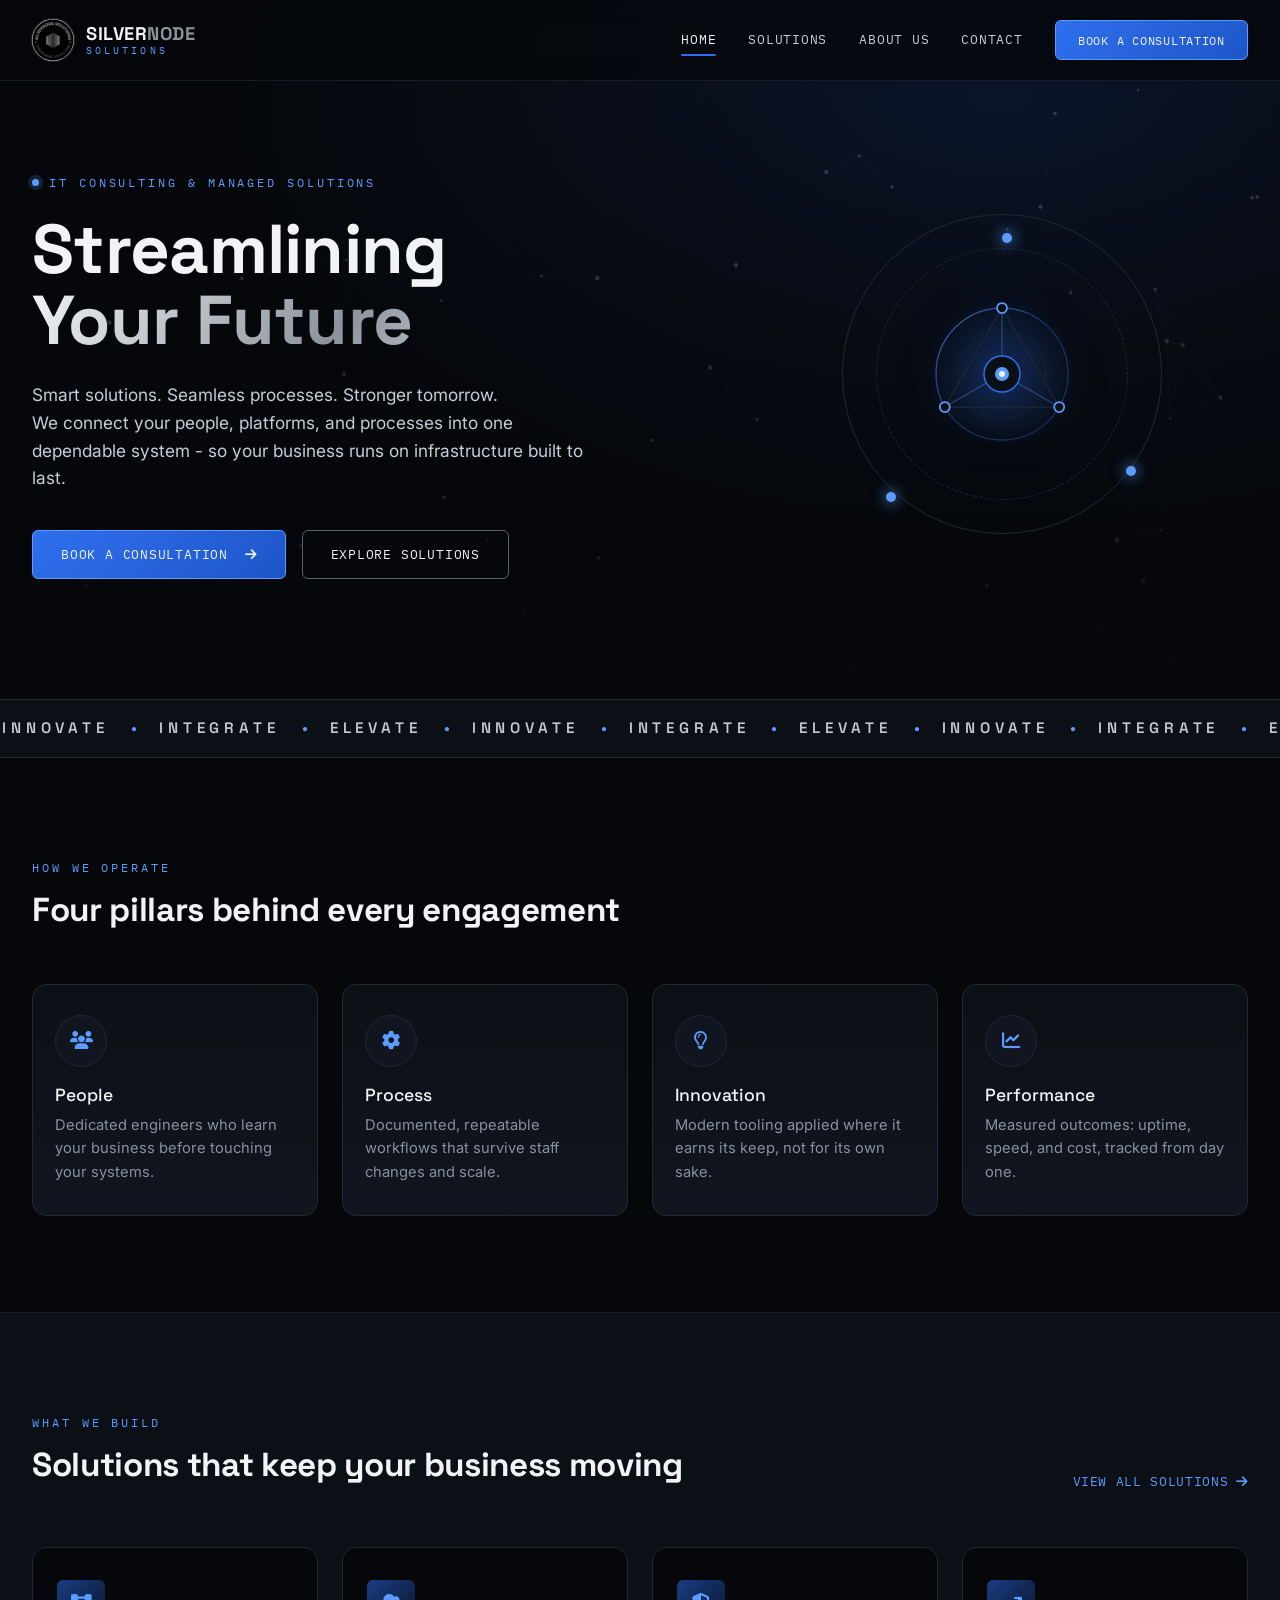
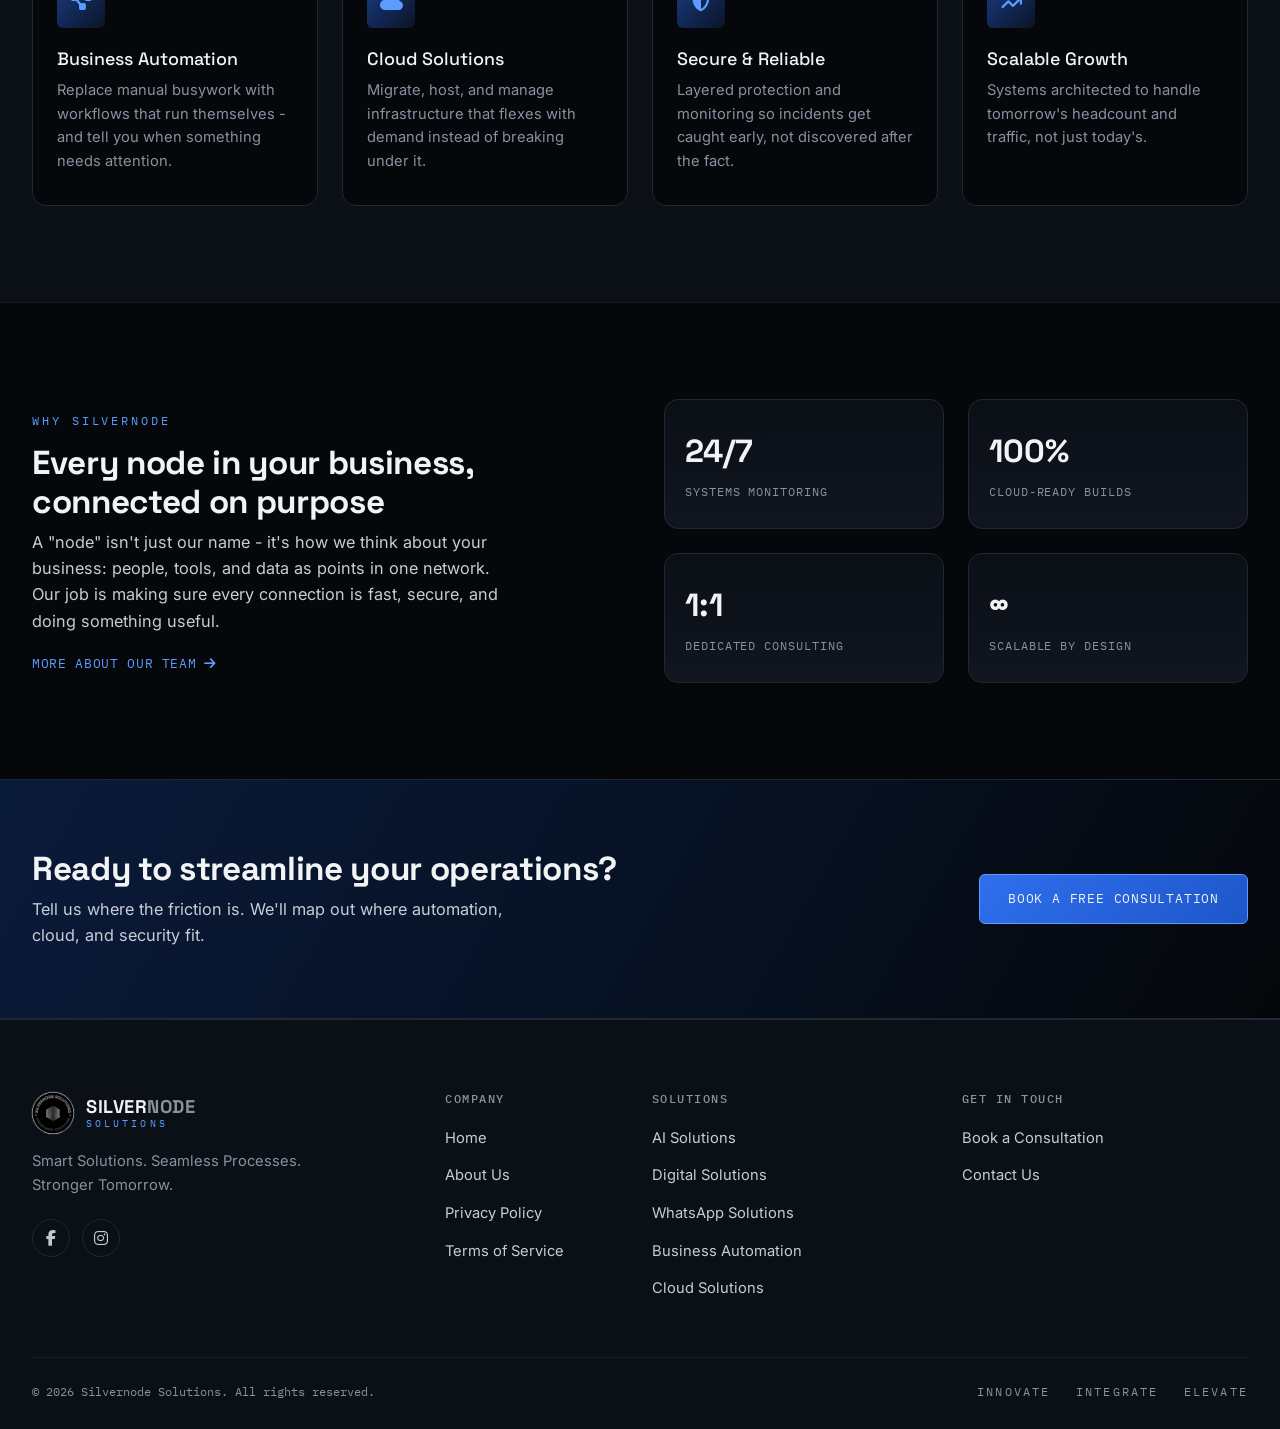
==== commit 6e763a6e: "Add Open Graph meta tags to index.html Added Open Graph meta tags for better social media integratio" ====
--- a/index.html
+++ b/index.html
@@ -7,6 +7,13 @@
 <title>Silvernode Solutions - Streamlining Your Future</title>
 <meta name="description" content="Silvernode Solutions delivers business automation, cloud infrastructure, and secure, scalable systems built for growth." />
 
+  <!-- Open Graph / LinkedIn Preview Tags -->
+<meta property="og:type" content="website" />
+<meta property="og:url" content="https://silvernodesolutions.com" />
+<meta property="og:title" content="Silvernode Solutions - Streamlining Your Future" />
+<meta property="og:description" content="Silvernode Solutions delivers business automation, cloud infrastructure, and secure, scalable systems built for growth." />
+<meta property="og:image" content="https://silvernodesolutions.com/assets/logo.jpg" />
+  
 <!-- Bootstrap 5 -->
 <link href="https://cdnjs.cloudflare.com/ajax/libs/bootstrap/5.3.3/css/bootstrap.min.css" rel="stylesheet">
 <!-- Icons -->
--- a/css/style.css
+++ b/css/style.css
@@ -875,25 +875,41 @@
   position: sticky;
   top: 110px;
 }
+
 .sn-founder-avatar{
   width: 140px;
   height: 160px;
   margin: 0 auto 26px;
+  position: relative;
   clip-path: polygon(50% 0%, 100% 25%, 100% 75%, 50% 100%, 0% 75%, 0% 25%);
-  background:
-    repeating-linear-gradient(115deg, rgba(241,243,245,0.14) 0 3px, transparent 3px 10px),
-    linear-gradient(160deg, var(--blue-dim), var(--onyx-2));
+  overflow: hidden;
+  background: linear-gradient(145deg, #193D78, #0A1D3D);
   display: flex;
   align-items: center;
   justify-content: center;
 }
-.sn-founder-avatar span{
-  font-family: var(--font-display);
-  font-weight: 700;
-  font-size: 2.4rem;
-  letter-spacing: 0.04em;
-  color: var(--silver-1);
-}
+
+.sn-founder-avatar img{
+  width: 100%;
+  height: 100%;
+  object-fit: cover;
+  object-position: center 25%;
+  display: none;
+}
+
+.sn-founder-initials{
+  position: absolute;
+  inset: 0;
+  display: flex;
+  align-items: center;
+  justify-content: center;
+  color: #FFFFFF;
+  font-family: 'Space Grotesk', sans-serif;
+  font-size: 38px;
+  font-weight: 600;
+  letter-spacing: 2px;
+}
+
 .sn-founder-name{
   font-family: var(--font-display);
   font-size: 1.5rem;
